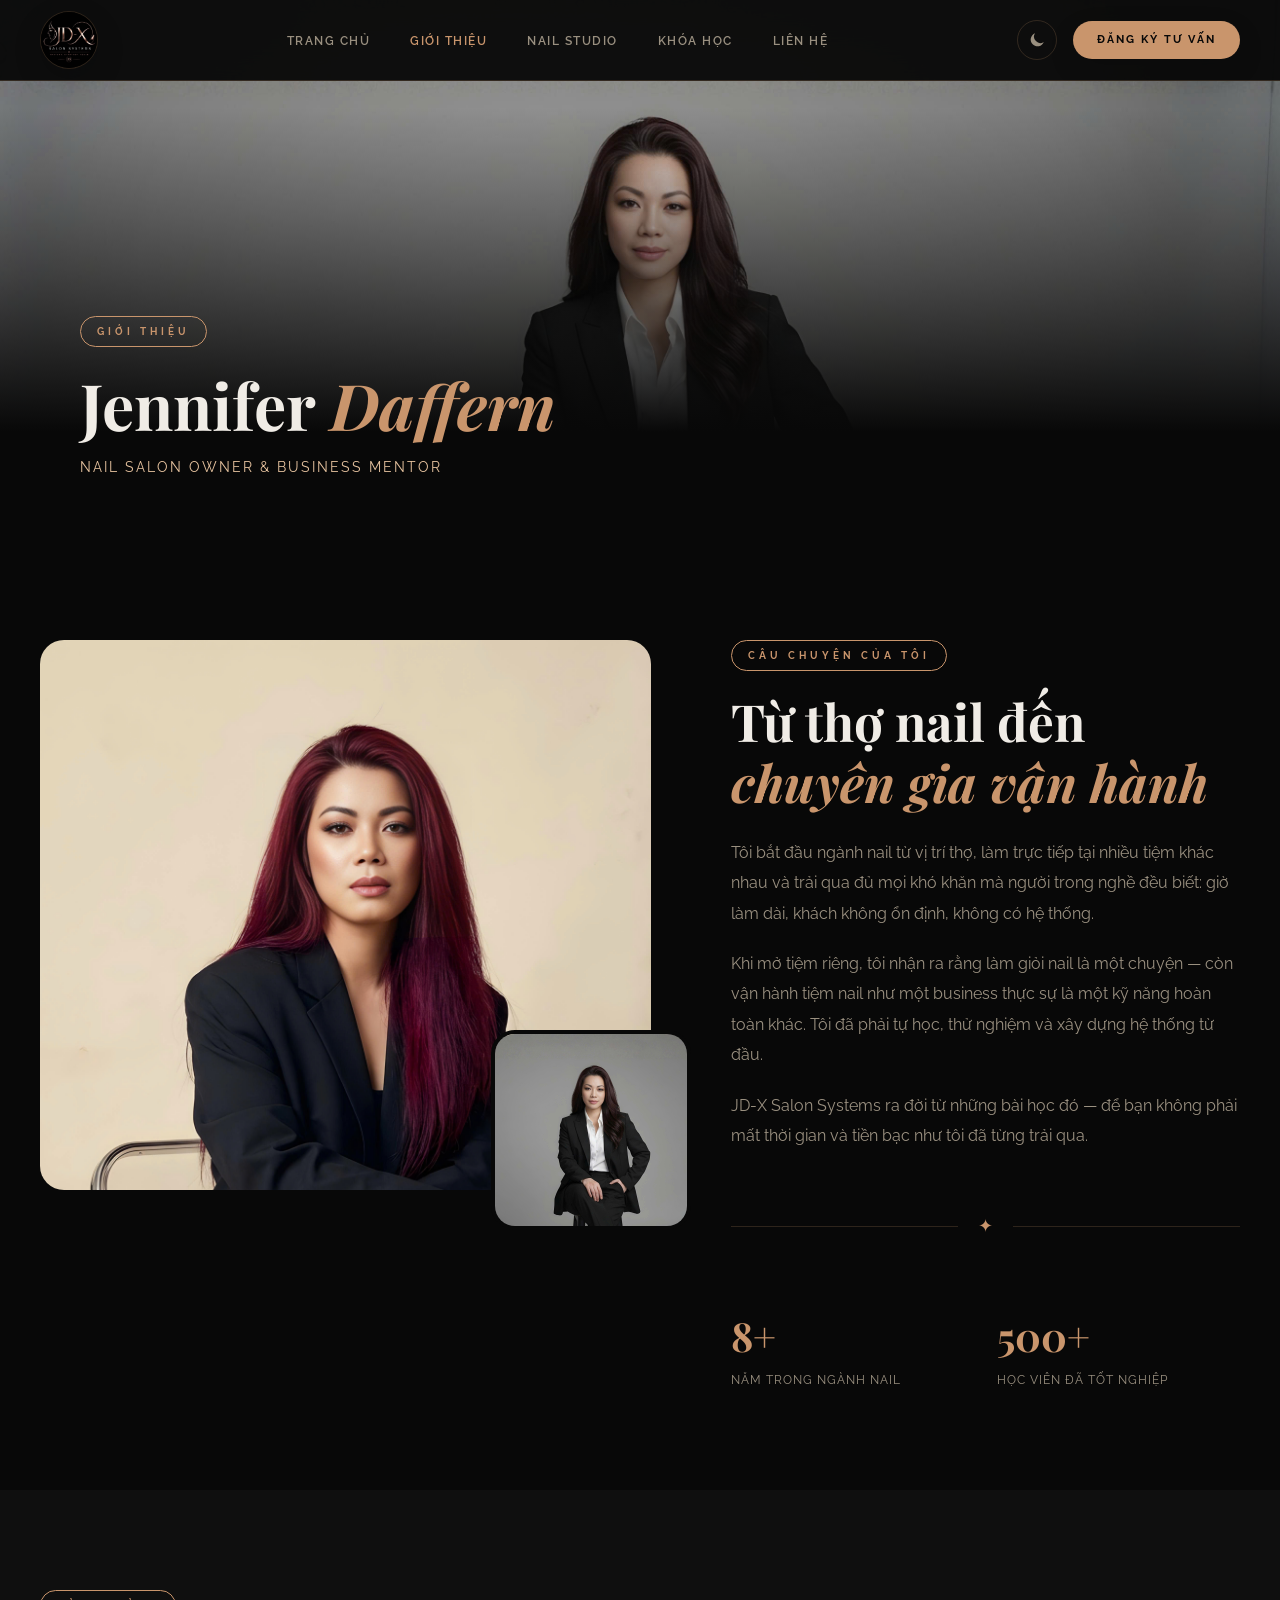
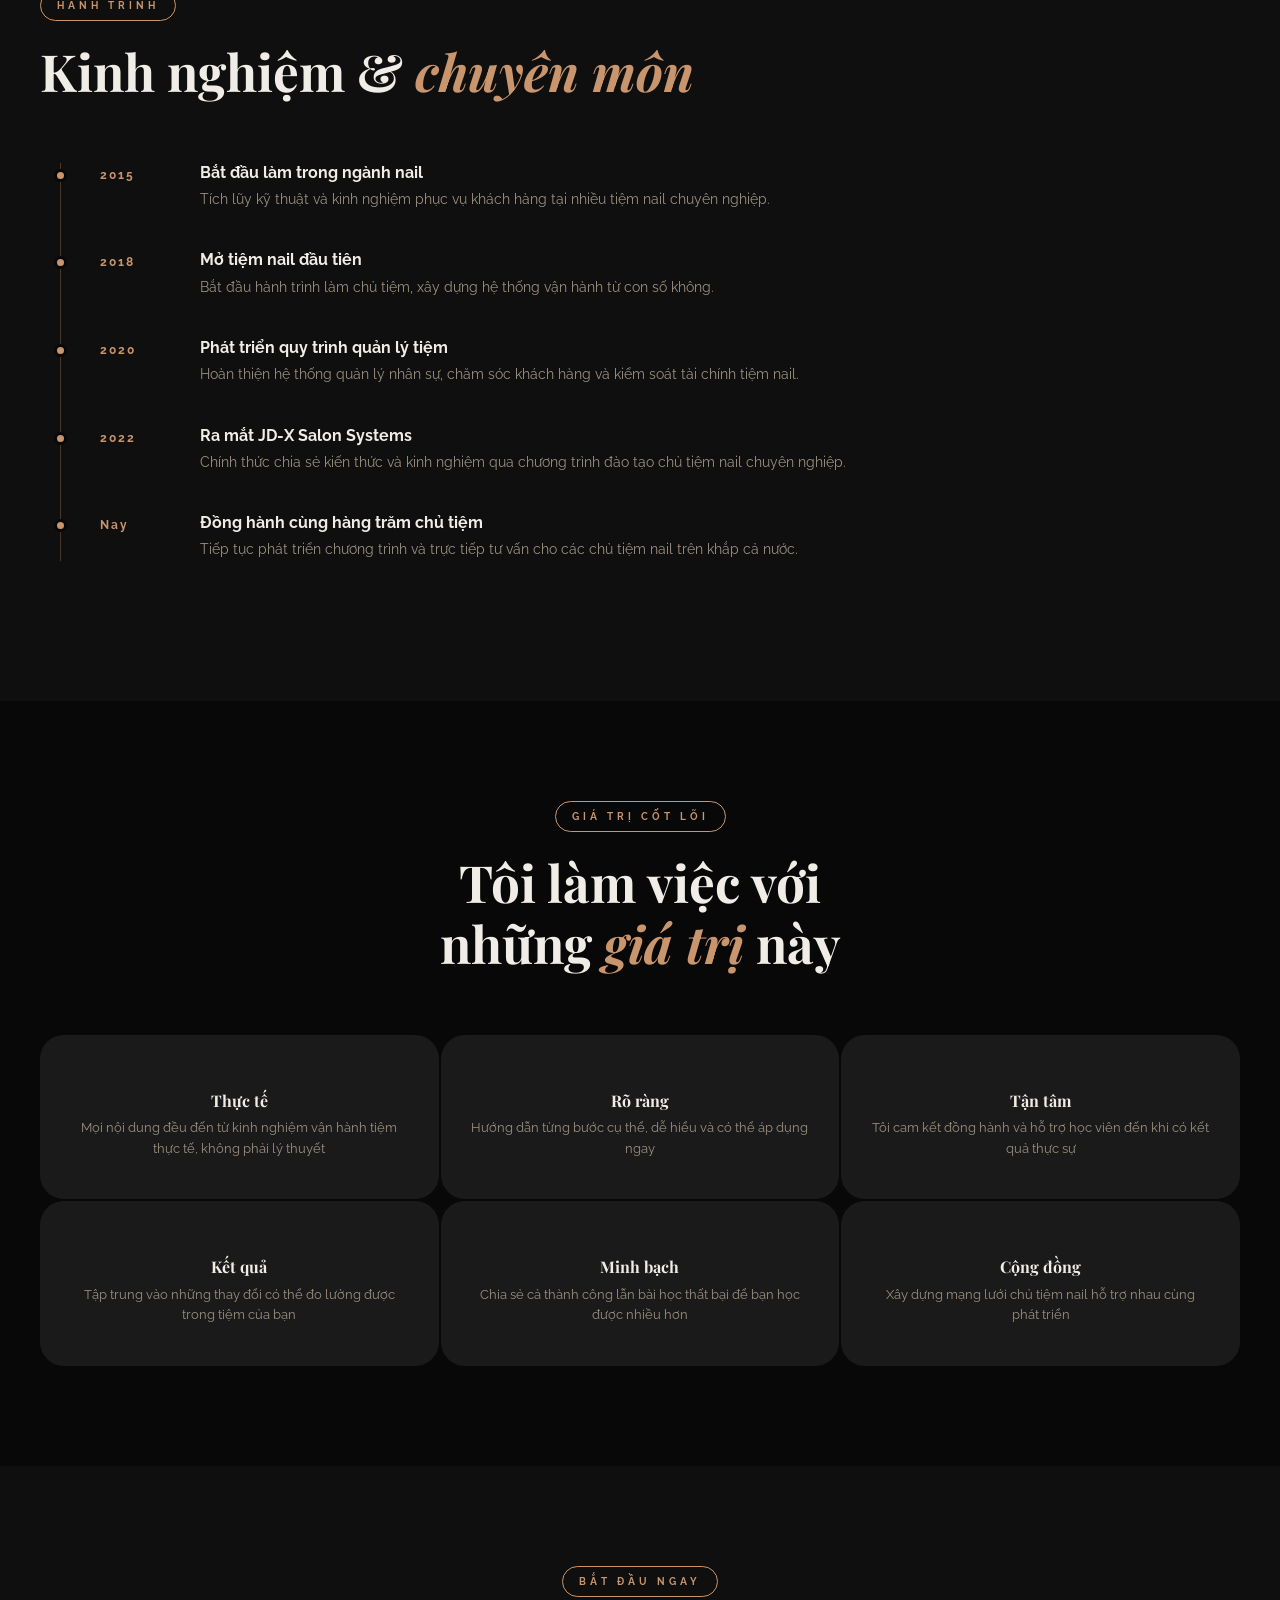
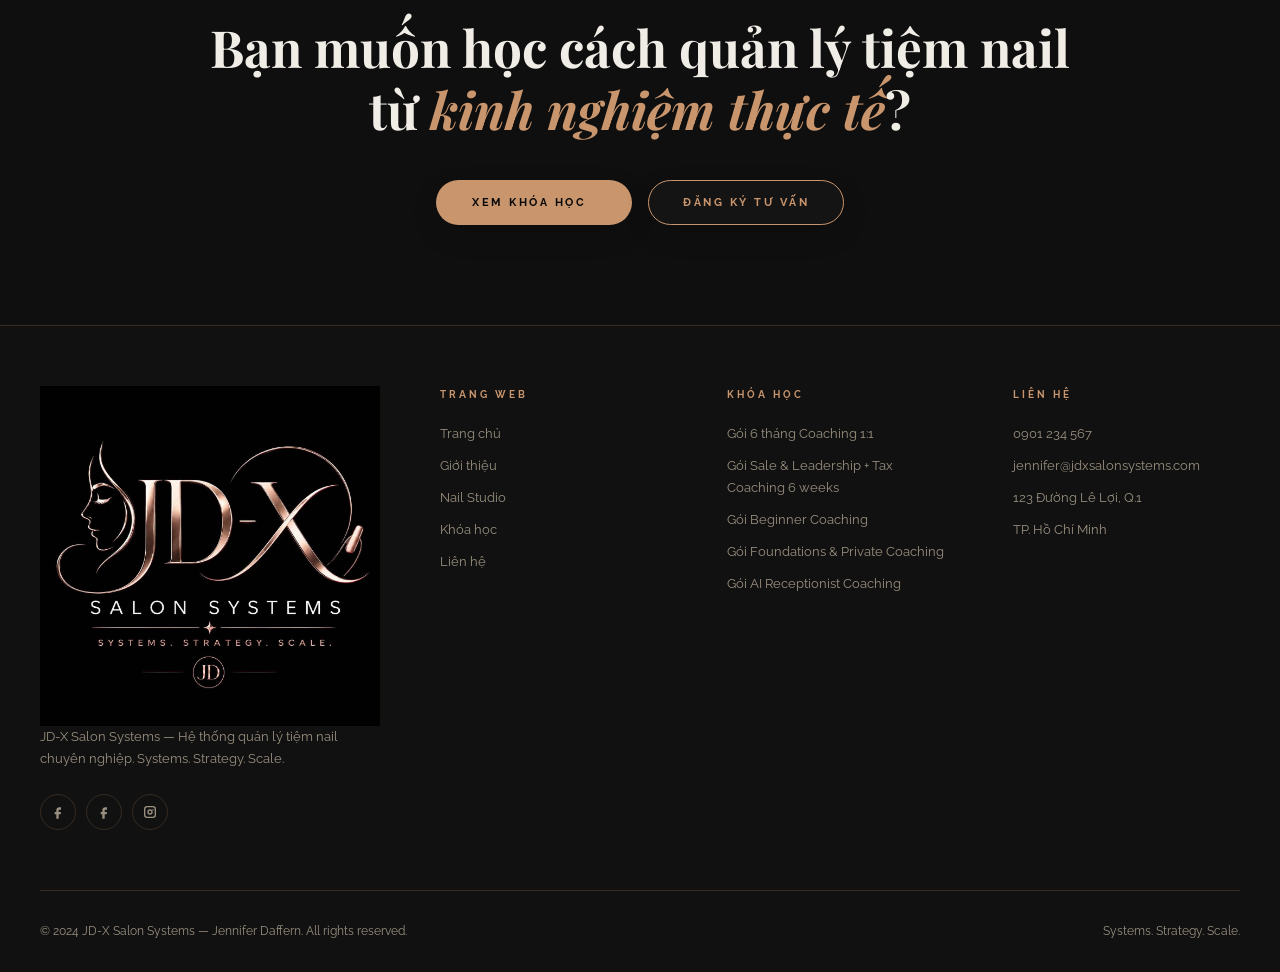
==== about.html @ f6fa57b0 "Demo website" ====
﻿<!DOCTYPE html>
<html lang="vi" data-theme="dark">
<head>
<meta charset="UTF-8">
<meta name="viewport" content="width=device-width, initial-scale=1.0">
<title>Giới thiệu — JD-X Salon Systems</title>
<script>
  (function() {
    var theme = null;
    try { theme = localStorage.getItem('theme'); } catch (e) {}
    if (theme === 'light' || theme === 'dark') {
      document.documentElement.setAttribute('data-theme', theme);
    }
  })();
</script>
<link href="https://fonts.googleapis.com/css2?family=Playfair+Display:ital,wght@0,400;0,600;0,700;0,900;1,400&family=Raleway:wght@300;400;500;600;700;800&display=swap" rel="stylesheet">
<link rel="stylesheet" href="css/style.css">
</head>
<body data-page="about">

<!-- NAVIGATION -->
<!-- Header -->
<nav id="navbar">
  <div class="nav-inner">
    <a class="nav-logo" href="index.html">
      <img src="assets/images/embedded-nail-2.jpg" alt="JD-X Salon Systems Logo">
    </a>
    <ul class="nav-links" id="navLinks">
      <li><a href="index.html" id="nav-home">Trang chủ</a></li>
      <li><a href="about.html" class="active" id="nav-about">Giới thiệu</a></li>
      <li><a href="studio.html" id="nav-studio">Nail Studio</a></li>
      <li><a href="courses.html" id="nav-courses">Khóa học</a></li>
      <li><a href="contact.html" id="nav-contact">Liên hệ</a></li>
    </ul>
    <div class="nav-right">
      <button class="theme-toggle" onclick="toggleTheme()" title="Chuyển giao diện" aria-label="Chuyển giao diện">
        <svg class="theme-icon theme-icon-moon" id="themeIcon" viewBox="0 0 24 24" aria-hidden="true">
          <path d="M21 14.6A8.4 8.4 0 0 1 9.4 3 9 9 0 1 0 21 14.6Z"></path>
        </svg>
        <svg class="theme-icon theme-icon-sun" viewBox="0 0 24 24" aria-hidden="true">
          <path d="M12 4.5a1 1 0 0 0 1-1V2a1 1 0 1 0-2 0v1.5a1 1 0 0 0 1 1Zm0 15a1 1 0 0 0-1 1V22a1 1 0 1 0 2 0v-1.5a1 1 0 0 0-1-1Zm7.5-6.5H22a1 1 0 1 0 0-2h-2.5a1 1 0 1 0 0 2ZM2 13h2.5a1 1 0 1 0 0-2H2a1 1 0 1 0 0 2Zm15.7-5.3 1.1-1.1a1 1 0 1 0-1.4-1.4l-1.1 1.1a1 1 0 1 0 1.4 1.4ZM6.3 16.3l-1.1 1.1a1 1 0 1 0 1.4 1.4l1.1-1.1a1 1 0 1 0-1.4-1.4Zm12.5 1.1-1.1-1.1a1 1 0 1 0-1.4 1.4l1.1 1.1a1 1 0 1 0 1.4-1.4ZM7.7 6.3 6.6 5.2a1 1 0 0 0-1.4 1.4l1.1 1.1a1 1 0 1 0 1.4-1.4ZM12 7a5 5 0 1 0 0 10 5 5 0 0 0 0-10Z"></path>
        </svg>
      </button>
      <a class="btn-nav" href="contact.html">Đăng ký tư vấn</a>
      <div class="hamburger" onclick="toggleMenu()" id="hamburger">
        <span></span><span></span><span></span>
      </div>
    </div>
  </div>
</nav>

<main class="page active" id="page-about">
<div class="page-hero">
    <div class="page-hero-bg" style="background-image:url('assets/images/embedded-nail-1.jpg');background-position:center top;"></div>
    <div class="page-hero-overlay"></div>
    <div class="page-hero-content">
      <span class="section-label">Giới thiệu</span>
      <h1 style="font-size:clamp(36px,5vw,72px);color:var(--text)">Jennifer <em style="color:var(--rose-gold)">Daffern</em></h1>
      <div style="font-size:14px;letter-spacing:2px;text-transform:uppercase;color:var(--rose-gold-light);margin-top:12px">Nail Salon Owner & Business Mentor</div>
    </div>
  </div>

  <section class="section">
    <div class="about-story">
      <div class="about-image-stack">
        <img class="img-main" src="assets/images/embedded-nail-3.jpg" alt="Jennifer Daffern">
        <img class="img-secondary" src="assets/images/embedded-nail-1.jpg" alt="Jennifer Daffern">
      </div>
      <div>
        <span class="section-label">Câu chuyện của tôi</span>
        <h2 class="section-title">Từ thợ nail đến<br><em>chuyên gia vận hành</em></h2>
        <p class="section-text">Tôi bắt đầu ngành nail từ vị trí thợ, làm trực tiếp tại nhiều tiệm khác nhau và trải qua đủ mọi khó khăn mà người trong nghề đều biết: giờ làm dài, khách không ổn định, không có hệ thống.</p>
        <p class="section-text">Khi mở tiệm riêng, tôi nhận ra rằng làm giỏi nail là một chuyện — còn vận hành tiệm nail như một business thực sự là một kỹ năng hoàn toàn khác. Tôi đã phải tự học, thử nghiệm và xây dựng hệ thống từ đầu.</p>
        <p class="section-text">JD-X Salon Systems ra đời từ những bài học đó — để bạn không phải mất thời gian và tiền bạc như tôi đã từng trải qua.</p>
        <div class="rose-divider"><span>✦</span></div>
        <div style="display:grid;grid-template-columns:1fr 1fr;gap:24px">
          <div>
            <div style="font-family:var(--font-heading);font-size:40px;font-weight:700;color:var(--rose-gold)">8+</div>
            <div style="font-size:12px;letter-spacing:1px;color:var(--text-muted);text-transform:uppercase">Năm trong ngành nail</div>
          </div>
          <div>
            <div style="font-family:var(--font-heading);font-size:40px;font-weight:700;color:var(--rose-gold)">500+</div>
            <div style="font-size:12px;letter-spacing:1px;color:var(--text-muted);text-transform:uppercase">Học viên đã tốt nghiệp</div>
          </div>
        </div>
      </div>
    </div>
  </section>

  <!-- TIMELINE -->
  <div class="section-full">
    <div class="inner">
      <span class="section-label">Hành trình</span>
      <h2 class="section-title" style="margin-bottom:0">Kinh nghiệm & <em>chuyên môn</em></h2>
      <div class="timeline">
        <div class="timeline-item">
          <div class="timeline-year">2015</div>
          <div class="timeline-text">
            <h4>Bắt đầu làm trong ngành nail</h4>
            <p>Tích lũy kỹ thuật và kinh nghiệm phục vụ khách hàng tại nhiều tiệm nail chuyên nghiệp.</p>
          </div>
        </div>
        <div class="timeline-item">
          <div class="timeline-year">2018</div>
          <div class="timeline-text">
            <h4>Mở tiệm nail đầu tiên</h4>
            <p>Bắt đầu hành trình làm chủ tiệm, xây dựng hệ thống vận hành từ con số không.</p>
          </div>
        </div>
        <div class="timeline-item">
          <div class="timeline-year">2020</div>
          <div class="timeline-text">
            <h4>Phát triển quy trình quản lý tiệm</h4>
            <p>Hoàn thiện hệ thống quản lý nhân sự, chăm sóc khách hàng và kiểm soát tài chính tiệm nail.</p>
          </div>
        </div>
        <div class="timeline-item">
          <div class="timeline-year">2022</div>
          <div class="timeline-text">
            <h4>Ra mắt JD-X Salon Systems</h4>
            <p>Chính thức chia sẻ kiến thức và kinh nghiệm qua chương trình đào tạo chủ tiệm nail chuyên nghiệp.</p>
          </div>
        </div>
        <div class="timeline-item">
          <div class="timeline-year">Nay</div>
          <div class="timeline-text">
            <h4>Đồng hành cùng hàng trăm chủ tiệm</h4>
            <p>Tiếp tục phát triển chương trình và trực tiếp tư vấn cho các chủ tiệm nail trên khắp cả nước.</p>
          </div>
        </div>
      </div>
    </div>
  </div>

  <!-- VALUES -->
  <section class="section">
    <div class="section-heading-centered">
      <span class="section-label">Giá trị cốt lõi</span>
      <h2 class="section-title">Tôi làm việc với<br>những <em>giá trị</em> này</h2>
    </div>
    <div class="values-grid" style="margin-top:60px">
      <div class="value-card"><i class="fas fa-seedling"></i><h4>Thực tế</h4><p>Mọi nội dung đều đến từ kinh nghiệm vận hành tiệm thực tế, không phải lý thuyết</p></div>
      <div class="value-card"><i class="fas fa-lightbulb"></i><h4>Rõ ràng</h4><p>Hướng dẫn từng bước cụ thể, dễ hiểu và có thể áp dụng ngay</p></div>
      <div class="value-card"><i class="fas fa-heart"></i><h4>Tận tâm</h4><p>Tôi cam kết đồng hành và hỗ trợ học viên đến khi có kết quả thực sự</p></div>
      <div class="value-card"><i class="fas fa-chart-bar"></i><h4>Kết quả</h4><p>Tập trung vào những thay đổi có thể đo lường được trong tiệm của bạn</p></div>
      <div class="value-card"><i class="fas fa-eye"></i><h4>Minh bạch</h4><p>Chia sẻ cả thành công lẫn bài học thất bại để bạn học được nhiều hơn</p></div>
      <div class="value-card"><i class="fas fa-users"></i><h4>Cộng đồng</h4><p>Xây dựng mạng lưới chủ tiệm nail hỗ trợ nhau cùng phát triển</p></div>
    </div>
  </section>

  <!-- CTA -->
  <div class="section-full" style="text-align:center">
    <div class="inner">
      <span class="section-label">Bắt đầu ngay</span>
      <h2 class="section-title">Bạn muốn học cách quản lý tiệm nail<br>từ <em>kinh nghiệm thực tế</em>?</h2>
      <div style="display:flex;gap:16px;justify-content:center;margin-top:40px;flex-wrap:wrap">
        <button class="btn-primary" onclick="showPage('courses')">Xem khóa học <i class="fas fa-arrow-right"></i></button>
        <button class="btn-outline" onclick="showPage('contact')">Đăng ký tư vấn</button>
      </div>
    </div>
  </div>
</main>

<!-- FOOTER -->
<!-- Footer -->
<footer>
  <div class="footer-inner">
    <div>
      <img src="assets/images/embedded-nail-2.jpg" alt="JD-X Salon Systems">
      <p class="footer-tagline">JD-X Salon Systems — Hệ thống quản lý tiệm nail chuyên nghiệp. Systems. Strategy. Scale.</p>
      <div class="footer-socials" aria-label="Liên kết mạng xã hội">
        <a class="footer-social" href="https://www.facebook.com/jeni.monkelien?mibextid=wwXIfr&mibextid=wwXIfr" target="_blank" rel="noopener noreferrer" aria-label="Facebook cá nhân">
          <svg viewBox="0 0 24 24" aria-hidden="true">
            <path d="M14 8.5h2.5V5H14c-2.8 0-4.5 1.7-4.5 4.4V12H7v3.5h2.5V22H13v-6.5h3l.5-3.5H13V9.8c0-.9.4-1.3 1-1.3Z"/>
          </svg>
        </a>
        <a class="footer-social" href="https://www.facebook.com/JDB10XNails" target="_blank" rel="noopener noreferrer" aria-label="Fanpage Facebook">
          <svg viewBox="0 0 24 24" aria-hidden="true">
            <path d="M14 8.5h2.5V5H14c-2.8 0-4.5 1.7-4.5 4.4V12H7v3.5h2.5V22H13v-6.5h3l.5-3.5H13V9.8c0-.9.4-1.3 1-1.3Z"/>
          </svg>
        </a>
        <a class="footer-social" href="https://www.instagram.com/jenniferdaffern?igsh=N3BhOGVqcm5zemxr" target="_blank" rel="noopener noreferrer" aria-label="Instagram">
          <svg viewBox="0 0 24 24" aria-hidden="true">
            <path fill-rule="evenodd" d="M7.8 3h8.4A4.8 4.8 0 0 1 21 7.8v8.4a4.8 4.8 0 0 1-4.8 4.8H7.8A4.8 4.8 0 0 1 3 16.2V7.8A4.8 4.8 0 0 1 7.8 3Zm0 2A2.8 2.8 0 0 0 5 7.8v8.4A2.8 2.8 0 0 0 7.8 19h8.4a2.8 2.8 0 0 0 2.8-2.8V7.8A2.8 2.8 0 0 0 16.2 5H7.8Zm8.7 2.6a1 1 0 1 1 0 2 1 1 0 0 1 0-2ZM12 8a4 4 0 1 1 0 8 4 4 0 0 1 0-8Zm0 2a2 2 0 1 0 0 4 2 2 0 0 0 0-4Z" clip-rule="evenodd"/>
          </svg>
        </a>
      </div>
    </div>
    <div class="footer-col">
      <h5>Trang web</h5>
      <ul>
        <li><a href="index.html">Trang chủ</a></li>
        <li><a href="about.html">Giới thiệu</a></li>
        <li><a href="studio.html">Nail Studio</a></li>
        <li><a href="courses.html">Khóa học</a></li>
        <li><a href="contact.html">Liên hệ</a></li>
      </ul>
    </div>
    <div class="footer-col">
      <h5>Khóa học</h5>
      <ul>
        <li>Gói 6 tháng Coaching 1:1 </li>
        <li>Gói Sale & Leadership + Tax Coaching 6 weeks</li>
        <li>Gói Beginner Coaching</li>
        <li>Gói Foundations & Private Coaching</li>
        <li>Gói AI Receptionist Coaching</li>
      </ul>
    </div>
    <div class="footer-col">
      <h5>Liên hệ</h5>
      <ul>
        <li>0901 234 567</li>
        <li>jennifer@jdxsalonsystems.com</li>
        <li>123 Đường Lê Lợi, Q.1</li>
        <li>TP. Hồ Chí Minh</li>
      </ul>
    </div>
  </div>
  <div class="footer-bottom">
    <span>© 2024 JD-X Salon Systems — Jennifer Daffern. All rights reserved.</span>
    <span>Systems. Strategy. Scale.</span>
  </div>
</footer>

<!-- SUCCESS MODAL -->
<!-- Success Modal -->
<div id="successModal" style="display:none;position:fixed;inset:0;background:rgba(0,0,0,0.8);z-index:9999;display:none;align-items:center;justify-content:center">
  <div style="background:var(--bg3);padding:60px;max-width:500px;width:90%;text-align:center;position:relative">
    <button onclick="document.getElementById('successModal').style.display='none'" style="position:absolute;top:20px;right:20px;background:none;border:none;color:var(--text-muted);font-size:20px;cursor:pointer">✕</button>
    <div style="color:var(--rose-gold);font-size:48px;margin-bottom:24px">✓</div>
    <h3 style="font-family:var(--font-heading);font-size:28px;margin-bottom:16px">Cảm ơn bạn!</h3>
    <p style="color:var(--text-muted);line-height:1.7;margin-bottom:32px">Tôi đã nhận được thông tin của bạn và sẽ liên hệ lại trong vòng 24 giờ để tư vấn chi tiết.</p>
    <div style="display:flex;gap:12px;justify-content:center;flex-wrap:wrap">
      <button class="btn-primary" onclick="showPage('courses');document.getElementById('successModal').style.display='none'">Xem khóa học</button>
      <button class="btn-outline" onclick="document.getElementById('successModal').style.display='none'">Đóng</button>
    </div>
  </div>
</div>

<script src="js/main.js"></script>
</body>
</html>
---- css/style.css ----
﻿/* =========================================
   CSS VARIABLES & THEME
========================================= */
:root {
  --rose-gold: #c9956c;
  --rose-gold-light: #e8c4a0;
  --rose-gold-dark: #a0704a;
  --gold: #d4af7a;
  --font-heading: 'Playfair Display', serif;
  --font-body: 'Raleway', sans-serif;
  --transition: all 0.4s cubic-bezier(0.25, 0.8, 0.25, 1);
  --radius-sm: 10px;
  --radius-md: 16px;
  --radius-lg: 24px;
  --radius-pill: 999px;
}

[data-theme="dark"] {
  --bg: #080808;
  --bg2: #111111;
  --bg3: #1a1a1a;
  --bg4: #222222;
  --text: #f0ece6;
  --text-muted: #9a9080;
  --border: rgba(201,149,108,0.2);
  --card-bg: rgba(255,255,255,0.03);
  --nav-bg: rgba(8,8,8,0.95);
  --hero-overlay: linear-gradient(135deg, rgba(8,8,8,0.92) 0%, rgba(8,8,8,0.6) 60%, rgba(8,8,8,0.3) 100%);
  --section-alt: #0f0f0f;
}

[data-theme="light"] {
  --bg: #faf7f4;
  --bg2: #f0ebe4;
  --bg3: #e8e0d6;
  --bg4: #ddd4c7;
  --text: #1a1410;
  --text-muted: #7a6b5a;
  --border: rgba(160,112,74,0.25);
  --card-bg: rgba(0,0,0,0.03);
  --nav-bg: rgba(250,247,244,0.95);
  --hero-overlay: linear-gradient(135deg, rgba(250,247,244,0.92) 0%, rgba(250,247,244,0.6) 60%, rgba(250,247,244,0.1) 100%);
  --section-alt: #f5f0ea;
}

/* =========================================
   RESET & BASE
========================================= */
*, *::before, *::after { margin: 0; padding: 0; box-sizing: border-box; }

html { scroll-behavior: smooth; }

body {
  font-family: var(--font-body);
  background: var(--bg);
  color: var(--text);
  line-height: 1.7;
  transition: background 0.4s, color 0.4s;
  overflow-x: hidden;
}

h1,h2,h3,h4 { font-family: var(--font-heading); line-height: 1.2; }

a { text-decoration: none; color: inherit; }

img { max-width: 100%; height: auto; display: block; }

/* =========================================
   SCROLLBAR
========================================= */
::-webkit-scrollbar { width: 4px; }
::-webkit-scrollbar-track { background: var(--bg); }
::-webkit-scrollbar-thumb { background: var(--rose-gold); border-radius: 2px; }

/* =========================================
   ORNAMENTAL ELEMENTS
========================================= */
.ornament {
  display: inline-flex;
  align-items: center;
  gap: 12px;
  font-family: var(--font-body);
  font-size: 11px;
  font-weight: 700;
  letter-spacing: 3px;
  text-transform: uppercase;
  color: var(--rose-gold);
}
.ornament::before, .ornament::after {
  content: '';
  display: block;
  width: 40px;
  height: 1px;
  background: var(--rose-gold);
}

.section-label {
  display: inline-block;
  font-size: 10px;
  font-weight: 700;
  letter-spacing: 4px;
  text-transform: uppercase;
  color: var(--rose-gold);
  padding: 6px 16px;
  border: 1px solid var(--rose-gold);
  margin-bottom: 20px;
}

/* =========================================
   NAVIGATION
========================================= */
nav {
  position: fixed;
  top: 0;
  left: 0;
  right: 0;
  z-index: 1000;
  background: var(--nav-bg);
  backdrop-filter: blur(20px);
  border-bottom: 1px solid var(--border);
  transition: var(--transition);
}

.nav-inner {
  max-width: 1300px;
  margin: 0 auto;
  padding: 0 40px;
  height: 80px;
  display: flex;
  align-items: center;
  justify-content: space-between;
}

.nav-logo {
  width: 58px;
  height: 58px;
  border-radius: 50%;
  border: 1px solid var(--border);
  display: inline-flex;
  align-items: center;
  justify-content: center;
  overflow: hidden;
  background: #050505;
  box-shadow: 0 10px 28px rgba(0,0,0,0.18);
}

.nav-logo img {
  width: 100%;
  height: 100%;
  object-fit: cover;
}

.nav-links {
  display: flex;
  align-items: center;
  gap: 8px;
  list-style: none;
}

.nav-links a {
  font-size: 12px;
  font-weight: 600;
  letter-spacing: 1.5px;
  text-transform: uppercase;
  color: var(--text-muted);
  padding: 8px 16px;
  border-radius: 2px;
  transition: var(--transition);
  cursor: pointer;
}

.nav-links a:hover, .nav-links a.active {
  color: var(--rose-gold);
}

.nav-right {
  display: flex;
  align-items: center;
  gap: 16px;
}

.btn-nav {
  font-size: 11px;
  font-weight: 700;
  letter-spacing: 2px;
  text-transform: uppercase;
  color: var(--bg);
  background: var(--rose-gold);
  padding: 10px 24px;
  border: none;
  cursor: pointer;
  transition: var(--transition);
}
.btn-nav:hover { background: var(--rose-gold-light); }

.theme-toggle {
  width: 40px;
  height: 40px;
  border: 1px solid var(--border);
  background: transparent;
  color: var(--text-muted);
  cursor: pointer;
  display: flex;
  align-items: center;
  justify-content: center;
  font-size: 16px;
  transition: var(--transition);
  border-radius: 2px;
}
.theme-toggle:hover { color: var(--rose-gold); border-color: var(--rose-gold); }

.theme-icon {
  width: 18px;
  height: 18px;
  fill: currentColor;
  display: block;
}

.theme-icon-sun { display: none; }

[data-theme="light"] .theme-icon-moon { display: none; }
[data-theme="light"] .theme-icon-sun { display: block; }

.hamburger {
  display: none;
  flex-direction: column;
  gap: 5px;
  cursor: pointer;
  padding: 5px;
}
.hamburger span {
  display: block;
  width: 24px;
  height: 2px;
  background: var(--text);
  transition: var(--transition);
}

/* =========================================
   PAGES
========================================= */
.page { display: none; }
.page.active { display: block; }

/* =========================================
   BUTTONS
========================================= */
.btn-primary {
  display: inline-flex;
  align-items: center;
  gap: 10px;
  font-family: var(--font-body);
  font-size: 11px;
  font-weight: 700;
  letter-spacing: 2.5px;
  text-transform: uppercase;
  color: var(--bg);
  background: var(--rose-gold);
  padding: 16px 36px;
  border: none;
  cursor: pointer;
  transition: var(--transition);
  text-decoration: none;
}
.btn-primary:hover {
  background: var(--rose-gold-light);
  transform: translateY(-2px);
  box-shadow: 0 8px 30px rgba(201,149,108,0.3);
}

.btn-primary:disabled {
  opacity: 0.65;
  cursor: not-allowed;
  transform: none;
}

.btn-outline {
  display: inline-flex;
  align-items: center;
  gap: 10px;
  font-family: var(--font-body);
  font-size: 11px;
  font-weight: 700;
  letter-spacing: 2.5px;
  text-transform: uppercase;
  color: var(--rose-gold);
  background: transparent;
  padding: 14px 34px;
  border: 1px solid var(--rose-gold);
  cursor: pointer;
  transition: var(--transition);
  text-decoration: none;
}
.btn-outline:hover {
  background: var(--rose-gold);
  color: var(--bg);
  transform: translateY(-2px);
}

/* =========================================
   HOME PAGE
========================================= */

/* HERO */
.hero {
  position: relative;
  min-height: 100vh;
  display: flex;
  align-items: center;
  overflow: hidden;
  padding-top: 80px;
}

.hero-bg {
  position: absolute;
  inset: 0;
  background-image: url(../assets/images/embedded-nail-1.jpg);
  background-size: cover;
  background-position: center top;
  background-attachment: fixed;
  transform: scale(1.05);
  transition: transform 8s ease;
}
.hero:hover .hero-bg { transform: scale(1); }

.hero-overlay {
  position: absolute;
  inset: 0;
  background: var(--hero-overlay);
}

/* Decorative corner elements */
.hero-overlay::before {
  content: '';
  position: absolute;
  top: 40px; left: 40px;
  width: 120px; height: 120px;
  border-top: 1px solid rgba(201,149,108,0.4);
  border-left: 1px solid rgba(201,149,108,0.4);
}
.hero-overlay::after {
  content: '';
  position: absolute;
  bottom: 40px; right: 40px;
  width: 120px; height: 120px;
  border-bottom: 1px solid rgba(201,149,108,0.4);
  border-right: 1px solid rgba(201,149,108,0.4);
}

.hero-content {
  position: relative;
  z-index: 2;
  max-width: 1300px;
  margin: 0 auto;
  padding: 80px 40px;
  max-width: 700px;
  margin-left: 80px;
}

.hero-eyebrow {
  display: inline-block;
  font-size: 10px;
  font-weight: 700;
  letter-spacing: 5px;
  text-transform: uppercase;
  color: var(--rose-gold);
  margin-bottom: 24px;
}

.hero h1 {
  font-size: clamp(48px, 7vw, 90px);
  font-weight: 900;
  line-height: 1.0;
  margin-bottom: 16px;
  color: var(--text);
}

.hero h1 em {
  font-style: italic;
  color: var(--rose-gold);
}

.hero-subtitle {
  font-size: 14px;
  font-weight: 500;
  letter-spacing: 2px;
  text-transform: uppercase;
  color: var(--rose-gold-light);
  margin-bottom: 28px;
}

.hero-desc {
  font-size: 17px;
  font-weight: 400;
  color: var(--text);
  opacity: 0.85;
  max-width: 520px;
  margin-bottom: 44px;
  line-height: 1.8;
}

.hero-btns {
  display: flex;
  gap: 16px;
  flex-wrap: wrap;
}

.hero-stats {
  position: absolute;
  bottom: 60px;
  right: 80px;
  z-index: 2;
  display: flex;
  flex-direction: column;
  gap: 24px;
}

.stat-item {
  text-align: right;
}
.stat-number {
  font-family: var(--font-heading);
  font-size: 42px;
  font-weight: 700;
  color: var(--rose-gold);
  line-height: 1;
}
.stat-label {
  font-size: 10px;
  letter-spacing: 2px;
  text-transform: uppercase;
  color: var(--text-muted);
  margin-top: 4px;
}

.hero-scroll {
  position: absolute;
  bottom: 40px;
  left: 50%;
  transform: translateX(-50%);
  z-index: 2;
  display: flex;
  flex-direction: column;
  align-items: center;
  gap: 8px;
  color: var(--text-muted);
  font-size: 10px;
  letter-spacing: 2px;
  text-transform: uppercase;
  animation: bounce 2s infinite;
}
.hero-scroll i { font-size: 18px; color: var(--rose-gold); }

@keyframes bounce {
  0%, 100% { transform: translateX(-50%) translateY(0); }
  50% { transform: translateX(-50%) translateY(8px); }
}

/* INTRO SECTION */
.section {
  padding: 100px 40px;
  max-width: 1300px;
  margin: 0 auto;
}

.section-full {
  padding: 100px 40px;
  background: var(--section-alt);
}
.section-full .inner {
  max-width: 1300px;
  margin: 0 auto;
}

.intro-grid {
  display: grid;
  grid-template-columns: 1fr 1fr;
  gap: 80px;
  align-items: center;
}

.intro-image-wrap {
  position: relative;
}

.intro-image-wrap img {
  width: 100%;
  height: 600px;
  object-fit: cover;
  object-position: top;
}

.intro-image-wrap::before {
  content: '';
  position: absolute;
  top: -20px;
  left: -20px;
  right: 20px;
  bottom: 20px;
  border: 1px solid var(--rose-gold);
  opacity: 0.4;
  z-index: -1;
}

.intro-image-wrap::after {
  content: 'SYSTEMS. STRATEGY. SCALE.';
  position: absolute;
  bottom: -16px;
  right: -16px;
  background: var(--rose-gold);
  color: var(--bg);
  font-size: 9px;
  font-weight: 700;
  letter-spacing: 2px;
  padding: 10px 20px;
}

.section-title {
  font-size: clamp(32px, 4vw, 52px);
  font-weight: 700;
  margin-bottom: 24px;
  color: var(--text);
}

.section-title em {
  font-style: italic;
  color: var(--rose-gold);
}

.section-text {
  font-size: 16px;
  color: var(--text-muted);
  line-height: 1.9;
  margin-bottom: 20px;
}

/* SALON SECTION */
.salon-grid {
  display: grid;
  grid-template-columns: 1fr 1fr;
  gap: 60px;
  align-items: center;
}

.services-list {
  display: grid;
  grid-template-columns: 1fr 1fr;
  gap: 16px;
  margin-top: 32px;
}

.service-item {
  display: flex;
  align-items: center;
  gap: 12px;
  padding: 16px;
  border: 1px solid var(--border);
  background: var(--card-bg);
  font-size: 13px;
  font-weight: 600;
  letter-spacing: 0.5px;
  transition: var(--transition);
}
.service-item:hover {
  border-color: var(--rose-gold);
  color: var(--rose-gold);
}
.service-item i { color: var(--rose-gold); font-size: 16px; }

/* COURSE FEATURE */
.course-feature {
  display: grid;
  grid-template-columns: 1fr 1fr;
  gap: 60px;
  align-items: center;
}

.course-feature-image img {
  width: 100%;
  height: 500px;
  object-fit: cover;
}

.why-list {
  display: grid;
  grid-template-columns: 1fr 1fr;
  gap: 20px;
  margin-top: 32px;
}

.why-item {
  padding: 24px;
  border: 1px solid var(--border);
  background: var(--card-bg);
  transition: var(--transition);
}
.why-item:hover {
  border-color: var(--rose-gold);
  transform: translateY(-4px);
}
.why-item i {
  color: var(--rose-gold);
  font-size: 24px;
  margin-bottom: 12px;
  display: block;
}
.why-item h4 {
  font-size: 14px;
  font-weight: 700;
  letter-spacing: 0.5px;
  margin-bottom: 8px;
  font-family: var(--font-body);
}
.why-kicker {
  display: inline-block;
  margin-bottom: 12px;
  color: var(--rose-gold);
  font-size: 10px;
  font-weight: 800;
  letter-spacing: 1.8px;
  line-height: 1.4;
  text-transform: uppercase;
}
.why-item p {
  font-size: 13px;
  color: var(--text-muted);
  line-height: 1.6;
}

/* WHO FOR SECTION */
.who-section {
  background: var(--bg);
  padding: 100px 40px;
}

.who-grid {
  display: grid;
  grid-template-columns: repeat(3, 1fr);
  gap: 2px;
  margin-top: 60px;
}

.who-card {
  background: var(--bg3);
  padding: 48px 36px;
  position: relative;
  overflow: hidden;
  transition: var(--transition);
}
.who-card::before {
  content: attr(data-num);
  position: absolute;
  top: 20px;
  right: 24px;
  font-family: var(--font-heading);
  font-size: 64px;
  font-weight: 900;
  color: var(--rose-gold);
  opacity: 0.08;
  line-height: 1;
}
.who-card:hover {
  background: var(--bg4);
  transform: translateY(-4px);
}
.who-card:hover::after {
  content: '';
  position: absolute;
  bottom: 0;
  left: 0;
  right: 0;
  height: 3px;
  background: var(--rose-gold);
}

.who-card h3 {
  font-family: var(--font-heading);
  font-size: 22px;
  margin-bottom: 16px;
  color: var(--text);
}
.who-card p {
  font-size: 14px;
  color: var(--text-muted);
  line-height: 1.7;
}

/* HOME FORM */
.home-form {
  background: var(--bg3);
  padding: 80px 60px;
  margin-top: 80px;
}

.form-grid {
  display: grid;
  grid-template-columns: 1fr 1fr;
  gap: 20px;
}

.form-group {
  display: flex;
  flex-direction: column;
  gap: 8px;
}

.form-group.full { grid-column: 1 / -1; }

.form-group label {
  font-size: 10px;
  font-weight: 700;
  letter-spacing: 2px;
  text-transform: uppercase;
  color: var(--rose-gold);
}

.form-group input,
.form-group select,
.form-group textarea {
  background: var(--bg4);
  border: 1px solid var(--border);
  color: var(--text);
  padding: 14px 18px;
  font-family: var(--font-body);
  font-size: 14px;
  outline: none;
  transition: var(--transition);
  border-radius: 0;
  -webkit-appearance: none;
}
.form-group input:focus,
.form-group select:focus,
.form-group textarea:focus {
  border-color: var(--rose-gold);
}
.form-group select option { background: var(--bg3); }
.form-group textarea { resize: vertical; min-height: 120px; }

.honeypot-field {
  position: absolute;
  left: -9999px;
  width: 1px;
  height: 1px;
  overflow: hidden;
}

.form-status {
  margin-top: 18px;
  min-height: 22px;
  color: var(--text-muted);
  font-size: 13px;
  line-height: 1.6;
  text-align: center;
}

.form-status.success { color: var(--rose-gold-light); }
.form-status.error { color: #ff8d8d; }

/* =========================================
   ABOUT PAGE
========================================= */
.page-hero {
  position: relative;
  height: 60vh;
  min-height: 400px;
  display: flex;
  align-items: flex-end;
  overflow: hidden;
  padding-top: 80px;
}

.page-hero-bg {
  position: absolute;
  inset: 0;
  background-size: cover;
  background-position: center top;
}

.page-hero-overlay {
  position: absolute;
  inset: 0;
  background: linear-gradient(to top, var(--bg) 20%, transparent 80%);
}

.page-hero-content {
  position: relative;
  z-index: 2;
  padding: 60px 80px;
}

.about-story {
  display: grid;
  grid-template-columns: 1.2fr 1fr;
  gap: 80px;
  align-items: start;
}

.about-image-stack {
  position: relative;
}

.about-image-stack .img-main {
  width: 100%;
  height: 550px;
  object-fit: cover;
  object-position: top;
}

.about-image-stack .img-secondary {
  position: absolute;
  bottom: -40px;
  right: -40px;
  width: 200px;
  height: 200px;
  object-fit: cover;
  object-position: top;
  border: 4px solid var(--bg);
}

.values-grid {
  display: grid;
  grid-template-columns: repeat(3, 1fr);
  gap: 2px;
  margin-top: 60px;
}

.value-card {
  background: var(--bg3);
  padding: 40px 30px;
  text-align: center;
  transition: var(--transition);
}
.value-card:hover { background: var(--bg4); }
.value-card i {
  font-size: 28px;
  color: var(--rose-gold);
  margin-bottom: 16px;
  display: block;
}
.value-card h4 {
  font-size: 16px;
  font-weight: 700;
  margin-bottom: 8px;
  font-family: var(--font-heading);
}
.value-card p {
  font-size: 13px;
  color: var(--text-muted);
  line-height: 1.6;
}

.timeline {
  position: relative;
  margin-top: 60px;
}
.timeline::before {
  content: '';
  position: absolute;
  left: 20px;
  top: 0;
  bottom: 0;
  width: 1px;
  background: var(--rose-gold);
  opacity: 0.3;
}
.timeline-item {
  display: flex;
  gap: 40px;
  padding-left: 60px;
  position: relative;
  margin-bottom: 40px;
}
.timeline-item::before {
  content: '';
  position: absolute;
  left: 14px;
  top: 6px;
  width: 13px;
  height: 13px;
  border-radius: 50%;
  background: var(--rose-gold);
  border: 3px solid var(--bg);
}
.timeline-year {
  font-size: 12px;
  font-weight: 700;
  letter-spacing: 2px;
  color: var(--rose-gold);
  min-width: 60px;
  margin-top: 2px;
}
.timeline-text h4 {
  font-family: var(--font-body);
  font-size: 16px;
  font-weight: 700;
  margin-bottom: 6px;
}
.timeline-text p {
  font-size: 14px;
  color: var(--text-muted);
  line-height: 1.6;
}

/* =========================================
   NAIL STUDIO PAGE
========================================= */
.studio-hero-bg {
  background-image: url('https://images.unsplash.com/photo-1604654894610-df63bc536371?w=1600&q=80');
}

.studio-gallery {
  display: grid;
  grid-template-columns: repeat(4, 1fr);
  gap: 4px;
}

.gallery-item {
  position: relative;
  overflow: hidden;
  aspect-ratio: 3/4;
}
.gallery-item img {
  width: 100%;
  height: 100%;
  object-fit: cover;
  transition: transform 0.6s ease;
}
.gallery-item:hover img { transform: scale(1.08); }

.gallery-item.tall { grid-row: span 2; }

.gallery-overlay {
  position: absolute;
  inset: 0;
  background: linear-gradient(to top, rgba(0,0,0,0.7) 0%, transparent 60%);
  opacity: 0;
  transition: var(--transition);
  display: flex;
  align-items: flex-end;
  padding: 20px;
}
.gallery-item:hover .gallery-overlay { opacity: 1; }
.gallery-overlay span {
  font-size: 12px;
  font-weight: 600;
  letter-spacing: 1px;
  color: white;
  text-transform: uppercase;
}

/* =========================================
   COURSES PAGE
========================================= */
.courses-hero-bg {
  background-image: url('https://images.unsplash.com/photo-1522335789203-aabd1fc54bc9?w=1600&q=80');
}

.modules-grid {
  display: grid;
  grid-template-columns: repeat(4, 1fr);
  gap: 2px;
  margin-top: 60px;
}

.module-card {
  background: var(--bg3);
  padding: 36px 28px;
  position: relative;
  overflow: hidden;
  transition: var(--transition);
  cursor: default;
}
.module-card::before {
  content: attr(data-num);
  position: absolute;
  top: -10px;
  right: 10px;
  font-family: var(--font-heading);
  font-size: 80px;
  font-weight: 900;
  color: var(--rose-gold);
  opacity: 0.06;
  line-height: 1;
}
.module-card:hover {
  background: var(--bg4);
  transform: translateY(-4px);
}
.module-card:hover .module-bar { width: 100%; }

.module-bar {
  position: absolute;
  bottom: 0;
  left: 0;
  height: 3px;
  width: 0;
  background: var(--rose-gold);
  transition: width 0.4s ease;
}

.module-card .module-num {
  font-size: 11px;
  font-weight: 700;
  letter-spacing: 3px;
  color: var(--rose-gold);
  margin-bottom: 16px;
  display: block;
}
.module-card h3 {
  font-family: var(--font-body);
  font-size: 15px;
  font-weight: 700;
  margin-bottom: 12px;
  line-height: 1.3;
}
.module-card ul {
  list-style: none;
  display: flex;
  flex-direction: column;
  gap: 6px;
}
.module-card ul li {
  font-size: 12px;
  color: var(--text-muted);
  display: flex;
  align-items: flex-start;
  gap: 8px;
  line-height: 1.4;
}
.module-card ul li::before {
  content: '—';
  color: var(--rose-gold);
  opacity: 0.6;
  flex-shrink: 0;
  margin-top: 0;
}

/* PACKAGES */
.packages-grid {
  display: grid;
  grid-template-columns: repeat(3, 1fr);
  gap: 2px;
  margin-top: 60px;
}

.package-card {
  background: var(--bg3);
  padding: 52px 40px;
  position: relative;
  transition: var(--transition);
}

.package-card.featured {
  background: var(--rose-gold);
  transform: scale(1.03);
  z-index: 1;
}
.package-card.featured * { color: var(--bg) !important; }

.package-badge {
  position: absolute;
  top: -1px;
  left: 50%;
  transform: translateX(-50%);
  background: var(--gold);
  color: var(--bg) !important;
  font-size: 9px;
  font-weight: 700;
  letter-spacing: 2px;
  text-transform: uppercase;
  padding: 6px 20px;
}

.package-tier {
  font-size: 10px;
  font-weight: 700;
  letter-spacing: 4px;
  text-transform: uppercase;
  color: var(--rose-gold);
  margin-bottom: 12px;
}
.package-card.featured .package-tier { color: rgba(0,0,0,0.6) !important; }

.package-name {
  font-family: var(--font-heading);
  font-size: 32px;
  font-weight: 700;
  margin-bottom: 8px;
}

.package-desc {
  font-size: 13px;
  color: var(--text-muted);
  margin-bottom: 36px;
  line-height: 1.6;
}

.package-features {
  list-style: none;
  display: flex;
  flex-direction: column;
  gap: 14px;
  margin-bottom: 40px;
}
.package-features li {
  font-size: 13px;
  display: flex;
  align-items: center;
  gap: 10px;
}
.package-features li i { color: var(--rose-gold); font-size: 14px; }
.package-card.featured .package-features li i { color: var(--bg) !important; }

.package-price {
  font-family: var(--font-heading);
  font-size: 16px;
  font-weight: 400;
  color: var(--text-muted);
  margin-bottom: 24px;
  padding-top: 24px;
  border-top: 1px solid var(--border);
}
.package-card.featured .package-price { border-color: rgba(0,0,0,0.2) !important; }

/* FAQ */
.faq-list {
  display: flex;
  flex-direction: column;
  gap: 2px;
  margin-top: 60px;
}

.faq-item {
  background: var(--bg3);
  border: 1px solid var(--border);
}

.faq-question {
  padding: 24px 28px;
  display: flex;
  justify-content: space-between;
  align-items: center;
  cursor: pointer;
  font-size: 15px;
  font-weight: 600;
  transition: var(--transition);
}
.faq-question:hover { color: var(--rose-gold); }
.faq-question i { color: var(--rose-gold); transition: transform 0.3s; font-size: 12px; }
.faq-item.open .faq-question i { transform: rotate(180deg); }

.faq-answer {
  max-height: 0;
  overflow: hidden;
  transition: max-height 0.4s ease;
}
.faq-item.open .faq-answer { max-height: 300px; }

.faq-answer-inner {
  padding: 0 28px 24px;
  font-size: 14px;
  color: var(--text-muted);
  line-height: 1.8;
}

/* =========================================
   CONTACT PAGE
========================================= */
.contact-layout {
  display: grid;
  grid-template-columns: 1fr 1.5fr;
  gap: 0;
  min-height: 80vh;
}

.contact-info-panel {
  background: var(--rose-gold);
  padding: 80px 60px;
  color: var(--bg);
  min-width: 0;
}
.contact-info-panel h2 {
  font-size: 42px;
  line-height: 1.15;
  margin-bottom: 32px;
  color: var(--bg);
}
.contact-info-panel p {
  font-size: 15px;
  line-height: 1.8;
  opacity: 0.85;
  margin-bottom: 48px;
}

.contact-links {
  display: flex;
  flex-direction: column;
  gap: 20px;
}
.contact-link-item {
  display: flex;
  align-items: center;
  gap: 16px;
  font-size: 14px;
  font-weight: 500;
  color: var(--bg);
}
.contact-link-item i { font-size: 18px; width: 20px; }

.contact-socials {
  display: flex;
  gap: 12px;
  margin-top: 48px;
}
.social-btn {
  width: 44px;
  height: 44px;
  border: 1px solid rgba(0,0,0,0.2);
  display: flex;
  align-items: center;
  justify-content: center;
  color: var(--bg);
  font-size: 16px;
  cursor: pointer;
  transition: var(--transition);
}
.social-btn svg {
  width: 18px;
  height: 18px;
  fill: currentColor;
}
.social-btn:hover { background: rgba(0,0,0,0.1); }

.contact-form-panel {
  background: var(--bg2);
  padding: 80px 60px;
  min-width: 0;
}

.contact-form-panel h3 {
  font-family: var(--font-heading);
  font-size: 32px;
  margin-bottom: 40px;
}

/* =========================================
   FOOTER
========================================= */
footer {
  background: var(--bg2);
  border-top: 1px solid var(--border);
  padding: 60px 40px 30px;
}

.footer-inner {
  max-width: 1300px;
  margin: 0 auto;
  display: grid;
  grid-template-columns: 1.5fr 1fr 1fr 1fr;
  gap: 60px;
  padding-bottom: 60px;
  border-bottom: 1px solid var(--border);
}

.footer-logo img { height: 50px; margin-bottom: 20px; }

.footer-tagline {
  font-size: 13px;
  color: var(--text-muted);
  line-height: 1.7;
  margin-bottom: 24px;
}

.footer-socials {
  display: flex;
  gap: 10px;
}

.footer-social {
  width: 36px;
  height: 36px;
  border: 1px solid var(--border);
  display: flex;
  align-items: center;
  justify-content: center;
  color: var(--text-muted);
  cursor: pointer;
  transition: var(--transition);
}

.footer-social svg {
  width: 16px;
  height: 16px;
  fill: currentColor;
}

.footer-social:hover {
  border-color: var(--rose-gold);
  color: var(--rose-gold);
}

.footer-col h5 {
  font-family: var(--font-body);
  font-size: 10px;
  font-weight: 700;
  letter-spacing: 3px;
  text-transform: uppercase;
  color: var(--rose-gold);
  margin-bottom: 20px;
}
.footer-col ul { list-style: none; display: flex; flex-direction: column; gap: 10px; }
.footer-col ul li {
  font-size: 13px;
  color: var(--text-muted);
  cursor: pointer;
  transition: var(--transition);
}
.footer-col ul li:hover { color: var(--text); }

.footer-bottom {
  max-width: 1300px;
  margin: 30px auto 0;
  display: flex;
  justify-content: space-between;
  align-items: center;
  font-size: 12px;
  color: var(--text-muted);
}

/* =========================================
   ANIMATIONS
========================================= */
@keyframes fadeInUp {
  from { opacity: 0; transform: translateY(30px); }
  to { opacity: 1; transform: translateY(0); }
}

.animate-in {
  animation: fadeInUp 0.7s ease both;
}
.animate-in:nth-child(2) { animation-delay: 0.1s; }
.animate-in:nth-child(3) { animation-delay: 0.2s; }
.animate-in:nth-child(4) { animation-delay: 0.3s; }
.animate-in:nth-child(5) { animation-delay: 0.4s; }

/* Divider */
.rose-divider {
  display: flex;
  align-items: center;
  gap: 20px;
  margin: 60px 0;
}
.rose-divider::before, .rose-divider::after {
  content: '';
  flex: 1;
  height: 1px;
  background: var(--border);
}
.rose-divider span {
  color: var(--rose-gold);
  font-size: 18px;
}

/* Section heading centered */
.text-center { text-align: center; }

.section-heading-centered {
  text-align: center;
  max-width: 700px;
  margin: 0 auto 20px;
}

/* Mobile nav */
@media (max-width: 1024px) {
  .nav-links { display: none; }
  .hamburger { display: flex; }

  .hero-content { margin-left: 20px; max-width: 90%; }
  .hero-stats { right: 20px; bottom: 100px; }
  .hero h1 { font-size: 48px; }

  .intro-grid, .salon-grid, .course-feature { grid-template-columns: 1fr; gap: 40px; }
  .who-grid { grid-template-columns: 1fr; }
  .modules-grid { grid-template-columns: 1fr 1fr; }
  .packages-grid { grid-template-columns: 1fr; }
  .footer-inner { grid-template-columns: 1fr 1fr; }
  .contact-layout { grid-template-columns: 1fr; }
  .contact-info-panel, .contact-form-panel { width: 100%; padding: 50px 24px; }
  .contact-link-item { overflow-wrap: anywhere; }
  .form-grid { grid-template-columns: 1fr; }
  .values-grid { grid-template-columns: 1fr; }
  .package-card.featured { transform: none; }
  .studio-gallery { grid-template-columns: 1fr 1fr; }
  .about-image-stack .img-secondary { display: none; }
  .page-hero-content { padding: 40px 20px; }
  .section { padding: 60px 20px; }
  .section-full { padding: 60px 20px; }
  .hero-overlay::before, .hero-overlay::after { display: none; }
}

@media (max-width: 600px) {
  .hero h1 { font-size: 36px; }
  .hero-btns { flex-direction: column; }
  .hero-stats { display: none; }
  .modules-grid { grid-template-columns: 1fr; }
  .why-list { grid-template-columns: 1fr; }
  .services-list { grid-template-columns: 1fr; }
  .footer-inner { grid-template-columns: 1fr; }
  .studio-gallery { grid-template-columns: 1fr; }
  .who-grid { grid-template-columns: 1fr; }
  .home-form { padding: 40px 20px; }
  .nav-inner { padding: 0 20px; }
  .nav-logo { width: 46px; height: 46px; }
  .btn-nav { display: none; }
}

/* Mobile nav menu open */
.nav-links.open {
  display: flex;
  flex-direction: column;
  position: absolute;
  top: 80px;
  left: 0; right: 0;
  background: var(--nav-bg);
  backdrop-filter: blur(20px);
  border-bottom: 1px solid var(--border);
  padding: 20px;
  gap: 4px;
}
.nav-links.open a { padding: 12px 20px; display: block; }

/* =========================================
   COURSES LANDING PAGE
========================================= */
.courses-hero-section {
  position: relative;
  min-height: 82vh;
  display: flex;
  align-items: center;
  overflow: hidden;
}

.courses-hero-section .courses-hero-bg {
  position: absolute;
  inset: 0;
  background-image: url('../assets/images/embedded-nail-4.jpg');
  background-size: cover;
  background-position: center;
  opacity: 0.22;
}

.courses-hero-overlay {
  position: absolute;
  inset: 0;
  background: var(--hero-overlay);
}

.courses-hero-inner {
  position: relative;
  z-index: 1;
  max-width: 980px;
  padding: 140px 8vw 90px;
}

.courses-hero-inner h1 {
  font-size: clamp(44px, 7vw, 92px);
  max-width: 900px;
  color: var(--text);
  margin: 18px 0 22px;
}

.courses-hero-inner p {
  max-width: 720px;
  color: var(--text-muted);
  font-size: 17px;
  line-height: 1.8;
}

.course-hero-actions,
.section-cta {
  display: flex;
  gap: 14px;
  flex-wrap: wrap;
  margin-top: 34px;
}

.course-section {
  padding: 90px 8vw;
  background: var(--bg);
}

.course-band {
  background: var(--section-alt);
}

.course-section-head {
  max-width: 860px;
  margin-bottom: 48px;
}

.course-section-head h2,
.course-final-cta h2 {
  font-size: clamp(34px, 4vw, 58px);
  color: var(--text);
  margin: 14px 0 18px;
}

.course-section-head p,
.course-lead,
.course-final-cta p,
.course-note {
  color: var(--text-muted);
  line-height: 1.8;
}

.program-grid,
.feature-grid,
.pricing-grid,
.timeline-grid,
.mini-price-grid {
  display: grid;
  gap: 18px;
}

.program-grid {
  grid-template-columns: repeat(5, minmax(0, 1fr));
}

.program-card,
.pricing-card,
.feature-grid > div,
.bonus-box,
.timeline-grid article,
.mini-price-grid > div {
  border: 1px solid var(--border);
  background: var(--card-bg);
  padding: 26px;
}

.program-card {
  min-height: 310px;
  display: flex;
  flex-direction: column;
}

.program-card h3,
.pricing-card h3,
.feature-grid h4,
.bonus-box h3,
.timeline-grid h3,
.course-subsection h3 {
  color: var(--text);
  font-family: var(--font-heading);
  line-height: 1.25;
}

.program-card h3 {
  font-size: 24px;
  margin: 18px 0 14px;
}

.program-card p,
.pricing-card p,
.feature-grid p,
.timeline-grid p {
  color: var(--text-muted);
  font-size: 14px;
  line-height: 1.75;
}

.program-meta {
  margin-top: auto;
  display: flex;
  flex-direction: column;
  gap: 6px;
  color: var(--rose-gold-light);
  font-size: 12px;
  font-weight: 700;
  letter-spacing: 1px;
  text-transform: uppercase;
  padding-top: 24px;
}

.program-card > a {
  margin-top: 22px;
  color: var(--rose-gold);
  font-size: 12px;
  font-weight: 800;
  letter-spacing: 1.5px;
  text-transform: uppercase;
}

.course-badge {
  display: inline-flex;
  width: fit-content;
  border: 1px solid var(--rose-gold);
  color: var(--rose-gold-light);
  padding: 6px 10px;
  font-size: 10px;
  font-weight: 800;
  letter-spacing: 1.6px;
  text-transform: uppercase;
}

.course-badge.sale { background: rgba(201,149,108,0.18); }
.course-badge.premium { border-color: var(--gold); color: var(--gold); }

.course-detail-grid {
  display: grid;
  grid-template-columns: minmax(0, 1.5fr) minmax(280px, 0.6fr);
  gap: 40px;
  align-items: start;
  margin-bottom: 44px;
}

.course-detail-grid h2 {
  font-size: clamp(34px, 4vw, 58px);
  color: var(--text);
  margin: 14px 0 20px;
}

.course-facts {
  display: grid;
  grid-template-columns: repeat(2, minmax(0, 1fr));
  gap: 12px;
  margin-top: 30px;
}

.course-facts div {
  border: 1px solid var(--border);
  padding: 18px;
}

.course-facts strong,
.mini-price-grid strong {
  display: block;
  color: var(--rose-gold);
  font-size: 11px;
  letter-spacing: 1.5px;
  text-transform: uppercase;
  margin-bottom: 8px;
}

.course-facts span,
.mini-price-grid span {
  color: var(--text);
  font-size: 14px;
  line-height: 1.6;
}

.price-panel {
  border: 1px solid var(--rose-gold);
  background: linear-gradient(180deg, rgba(201,149,108,0.16), var(--card-bg));
  padding: 28px;
  position: sticky;
  top: 96px;
}

.price-line { margin-top: 14px; color: var(--text-muted); }
.price-line.main {
  color: var(--rose-gold-light);
  font-family: var(--font-heading);
  font-size: 44px;
  line-height: 1;
}
.price-line.muted { font-size: 14px; }
.price-note {
  color: var(--text-muted);
  font-size: 12px;
  line-height: 1.6;
  margin: 12px 0 24px;
}

.feature-grid.compact {
  grid-template-columns: repeat(4, minmax(0, 1fr));
  margin-top: 28px;
}

.feature-grid h4 { font-size: 20px; margin-bottom: 10px; }
.bonus-box { margin-top: 18px; }

.bonus-box ul,
.pricing-card ul {
  list-style: none;
  display: grid;
  gap: 10px;
  margin-top: 18px;
}

.bonus-box li,
.pricing-card li {
  color: var(--text-muted);
  font-size: 14px;
  line-height: 1.65;
  padding-left: 18px;
  position: relative;
}

.bonus-box li::before,
.pricing-card li::before {
  content: "";
  width: 5px;
  height: 5px;
  border-radius: 50%;
  background: var(--rose-gold);
  position: absolute;
  left: 0;
  top: 10px;
}

.pricing-grid.two { grid-template-columns: repeat(2, minmax(0, 1fr)); }
.pricing-grid.three { grid-template-columns: repeat(3, minmax(0, 1fr)); }

.pricing-card {
  display: flex;
  flex-direction: column;
  min-height: 100%;
}

.pricing-card.featured {
  border-color: var(--rose-gold);
  background: linear-gradient(180deg, rgba(201,149,108,0.14), var(--card-bg));
}

.pricing-card h3 { font-size: 28px; margin: 16px 0 8px; }
.pricing-card .btn-primary,
.pricing-card .btn-outline { width: fit-content; margin-top: auto; }

.price-row {
  display: inline-flex;
  gap: 16px;
  flex-wrap: wrap;
  align-items: center;
  border: 1px solid var(--border);
  padding: 14px 18px;
  margin-top: 12px;
}

.price-row.centered { justify-content: center; }
.price-row span { color: var(--text-muted); }
.price-row strong { color: var(--rose-gold-light); font-size: 18px; }

.timeline-grid {
  grid-template-columns: repeat(5, minmax(0, 1fr));
  align-items: stretch;
}

.timeline-grid article span {
  color: var(--rose-gold);
  font-size: 11px;
  font-weight: 800;
  letter-spacing: 1.8px;
  text-transform: uppercase;
}

.timeline-grid h3 { font-size: 22px; margin: 14px 0 12px; }

.ai-highlight-row {
  display: flex;
  flex-wrap: wrap;
  gap: 10px;
  margin-top: 24px;
}

.ai-highlight-row span {
  border: 1px solid var(--border);
  color: var(--text);
  padding: 9px 12px;
  font-size: 12px;
  font-weight: 700;
}

.course-subsection { margin-top: 34px; }
.course-subsection h3 { font-size: 28px; margin-bottom: 16px; }
.mini-price-grid { grid-template-columns: repeat(3, minmax(0, 1fr)); }

.course-final-cta {
  padding: 100px 8vw;
  background: var(--bg);
  text-align: center;
}

.course-final-cta > div {
  max-width: 820px;
  margin: 0 auto;
}

.course-final-cta .btn-primary { margin-top: 28px; }

@media (max-width: 1180px) {
  .program-grid,
  .feature-grid.compact,
  .timeline-grid { grid-template-columns: repeat(2, minmax(0, 1fr)); }
  .pricing-grid.three,
  .mini-price-grid { grid-template-columns: repeat(2, minmax(0, 1fr)); }
}

@media (max-width: 820px) {
  .courses-hero-inner { padding: 120px 24px 70px; }
  .course-section,
  .course-final-cta { padding: 70px 24px; }
  .course-detail-grid,
  .pricing-grid.two,
  .pricing-grid.three,
  .program-grid,
  .feature-grid.compact,
  .timeline-grid,
  .mini-price-grid,
  .course-facts { grid-template-columns: 1fr; }
  .price-panel { position: static; }
  .program-card { min-height: auto; }
}

/* =========================================
   MODERN RADIUS SYSTEM
========================================= */
.btn-primary,
.btn-outline,
.btn-nav,
.theme-toggle,
.section-label,
.course-badge,
.price-row,
.ai-highlight-row span,
.program-card > a {
  border-radius: var(--radius-pill);
}

.form-group input,
.form-group select,
.form-group textarea,
.form-status,
.contact-info-panel,
.contact-form-panel,
.home-form,
.success-modal-card {
  border-radius: var(--radius-md);
}

.service-item,
.why-item,
.who-card,
.value-card,
.module-card,
.package-card,
.faq-item,
.contact-link-item,
.social-btn,
.footer-social,
.program-card,
.pricing-card,
.feature-grid > div,
.bonus-box,
.timeline-grid article,
.mini-price-grid > div,
.price-panel,
.gallery-item,
.about-image-stack img,
.intro-image-wrap,
.course-feature-image,
.course-feature-image img {
  border-radius: var(--radius-lg);
}

.program-card,
.pricing-card,
.feature-grid > div,
.bonus-box,
.timeline-grid article,
.mini-price-grid > div,
.who-card,
.value-card,
.module-card,
.package-card,
.faq-item,
.service-item,
.why-item {
  overflow: hidden;
}

.btn-primary,
.btn-outline,
.btn-nav,
.theme-toggle,
.social-btn,
.footer-social,
.program-card,
.pricing-card,
.feature-grid > div,
.bonus-box,
.timeline-grid article,
.mini-price-grid > div,
.who-card,
.value-card,
.module-card,
.package-card,
.faq-item,
.service-item,
.why-item,
.form-group input,
.form-group select,
.form-group textarea {
  transition: var(--transition), border-radius 0.2s ease;
}

.btn-primary,
.btn-outline,
.btn-nav {
  box-shadow: 0 10px 28px rgba(0,0,0,0.12);
}

.btn-outline {
  background: rgba(255,255,255,0.02);
}

.program-card:hover,
.pricing-card:hover,
.feature-grid > div:hover,
.timeline-grid article:hover,
.mini-price-grid > div:hover,
.who-card:hover,
.value-card:hover,
.module-card:hover,
.package-card:hover,
.service-item:hover,
.why-item:hover {
  box-shadow: 0 18px 45px rgba(0,0,0,0.22);
}
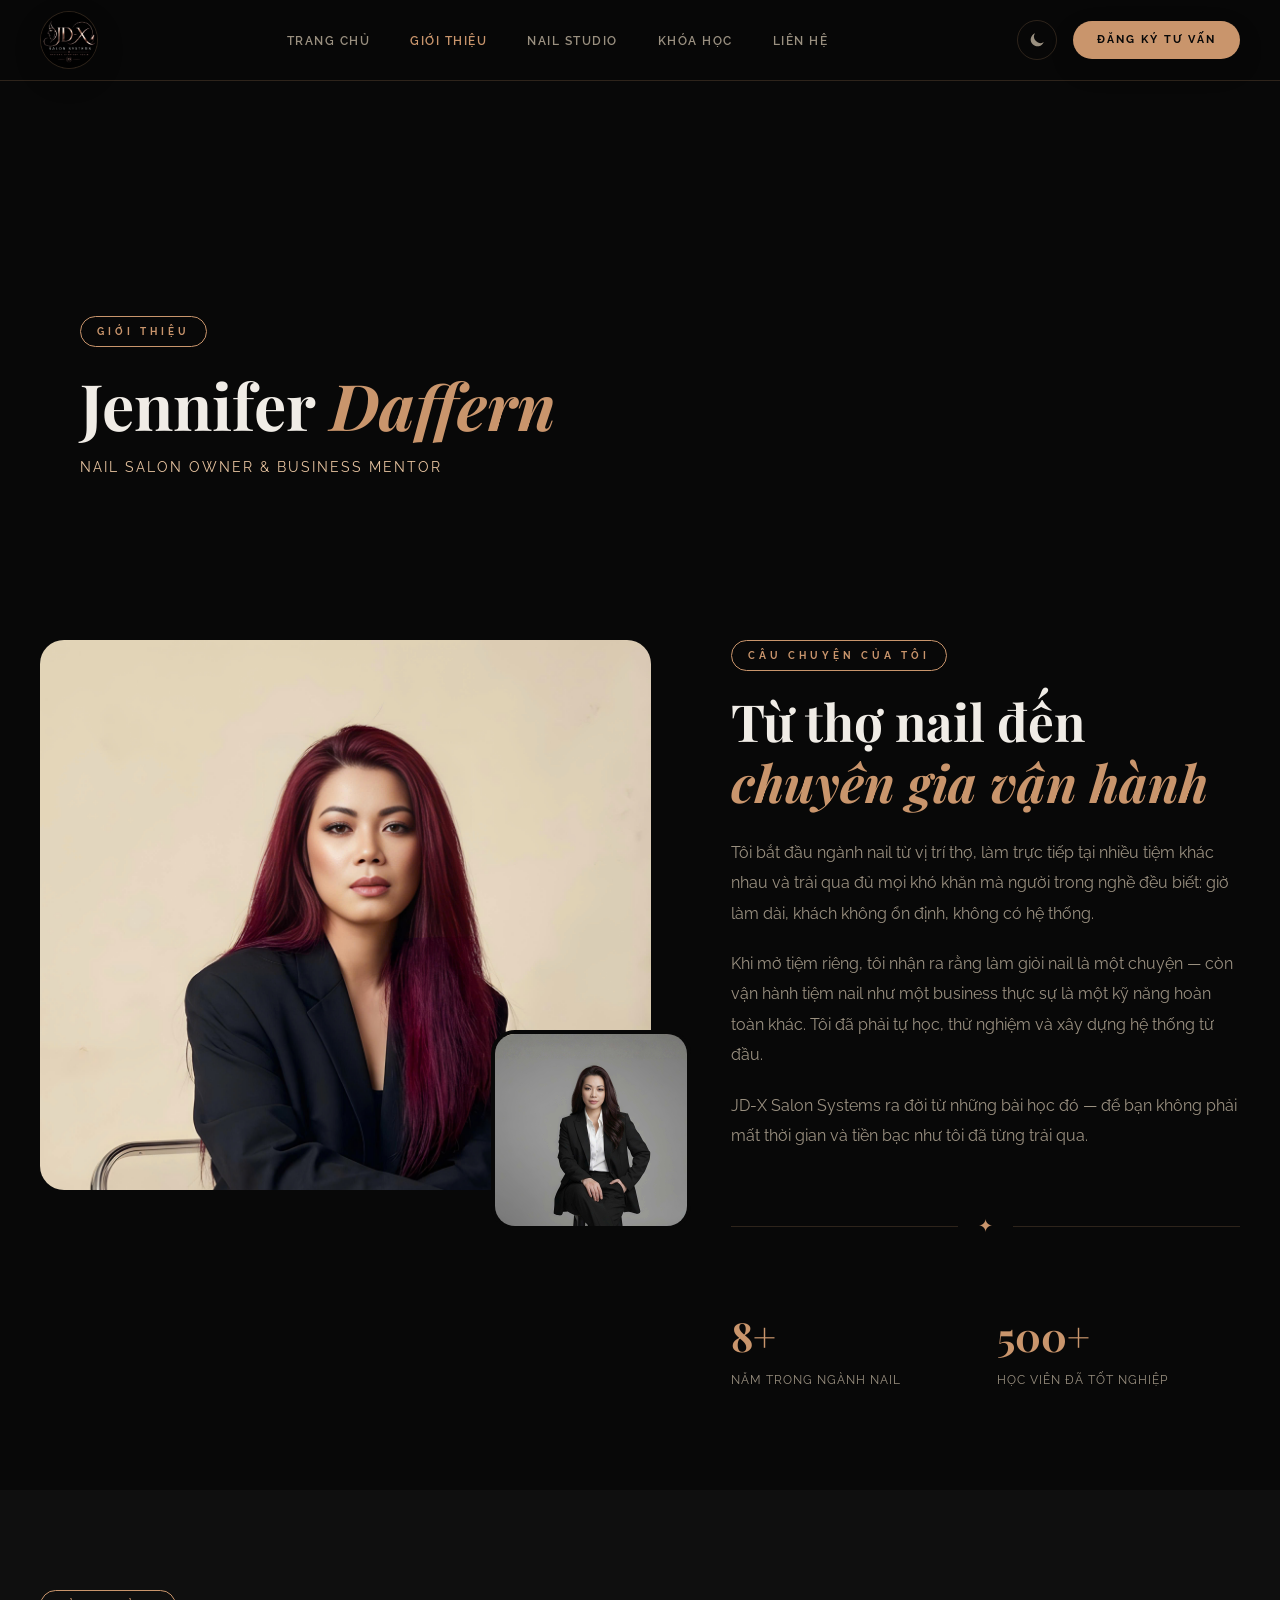
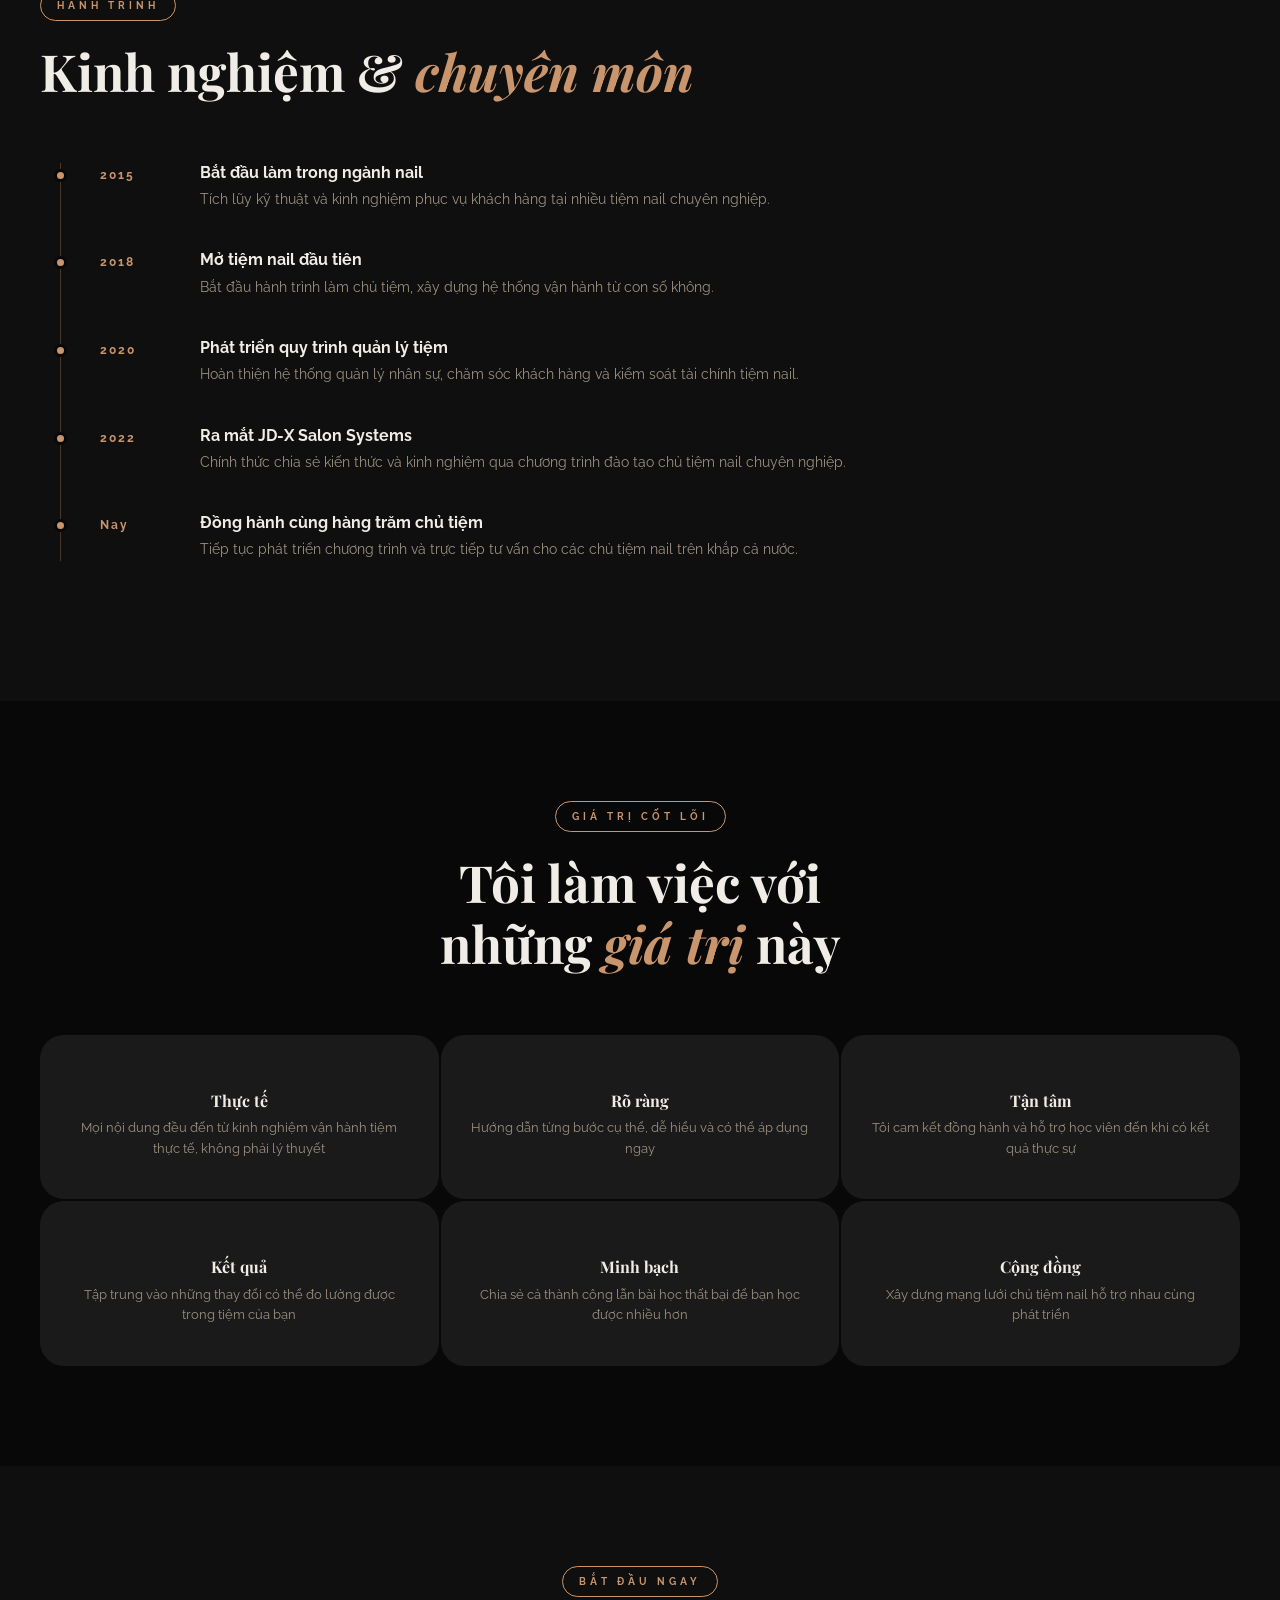
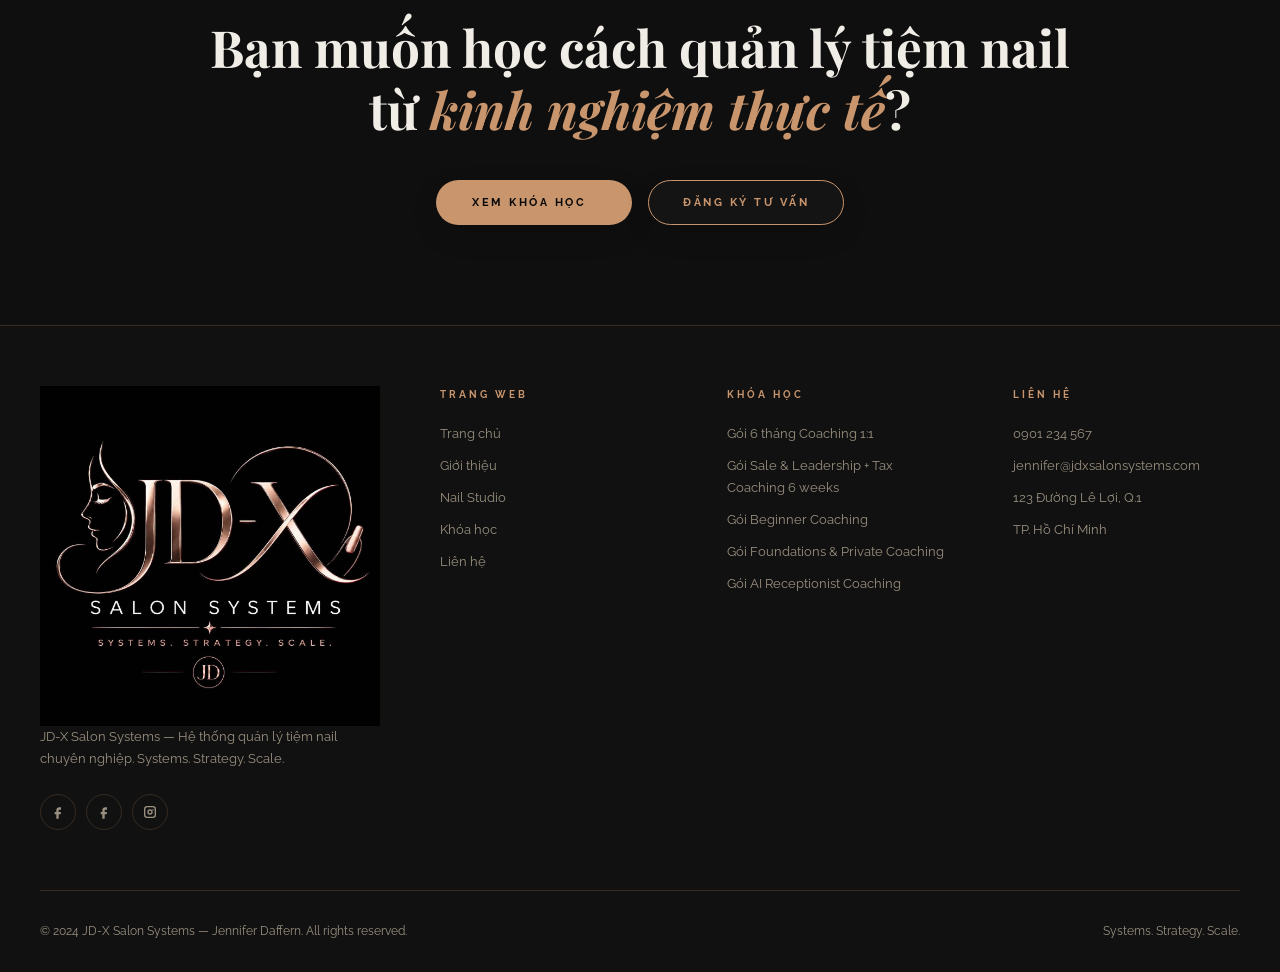
==== commit 06cbaf73: "Fix giao dien" ====
--- a/about.html
+++ b/about.html
@@ -51,7 +51,7 @@
 
 <main class="page active" id="page-about">
 <div class="page-hero">
-    <div class="page-hero-bg" style="background-image:url('assets/images/embedded-nail-1.jpg');background-position:center top;"></div>
+    <div class="page-hero-bg"></div>
     <div class="page-hero-overlay"></div>
     <div class="page-hero-content">
       <span class="section-label">Giới thiệu</span>
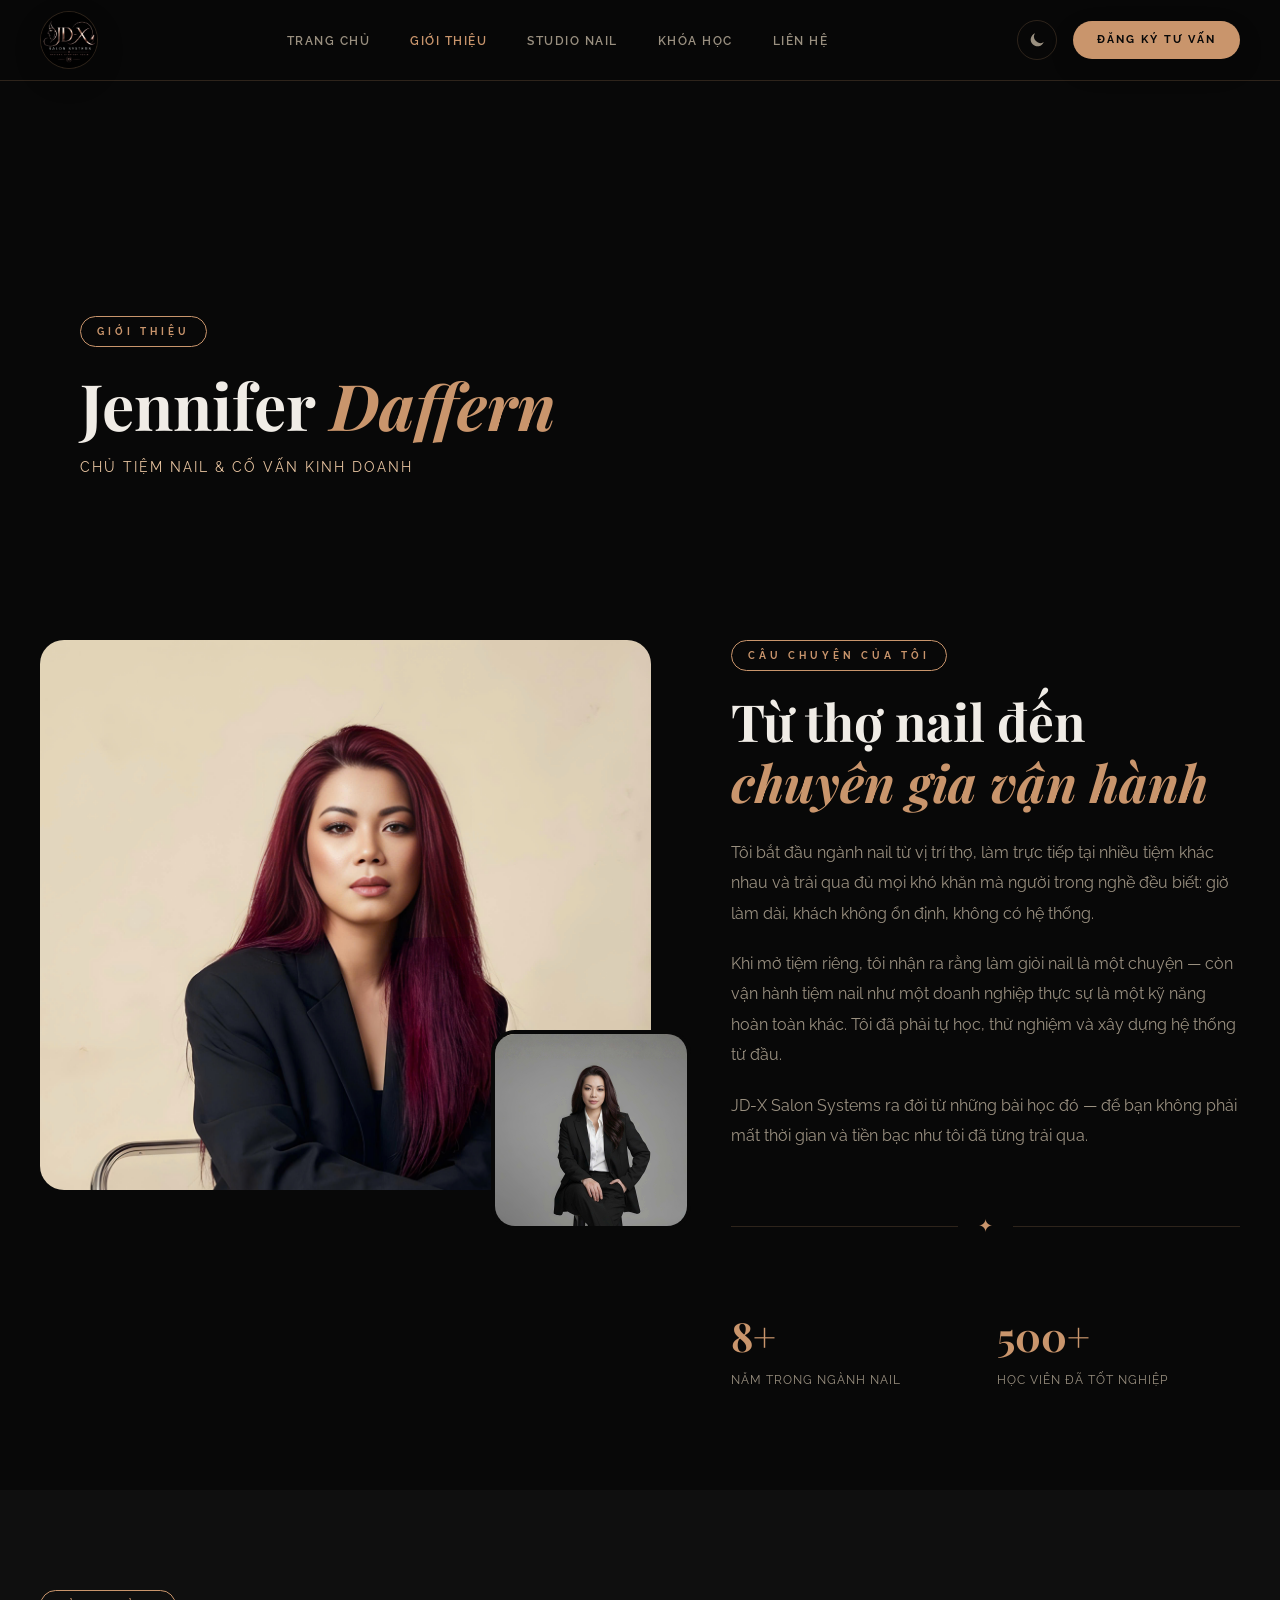
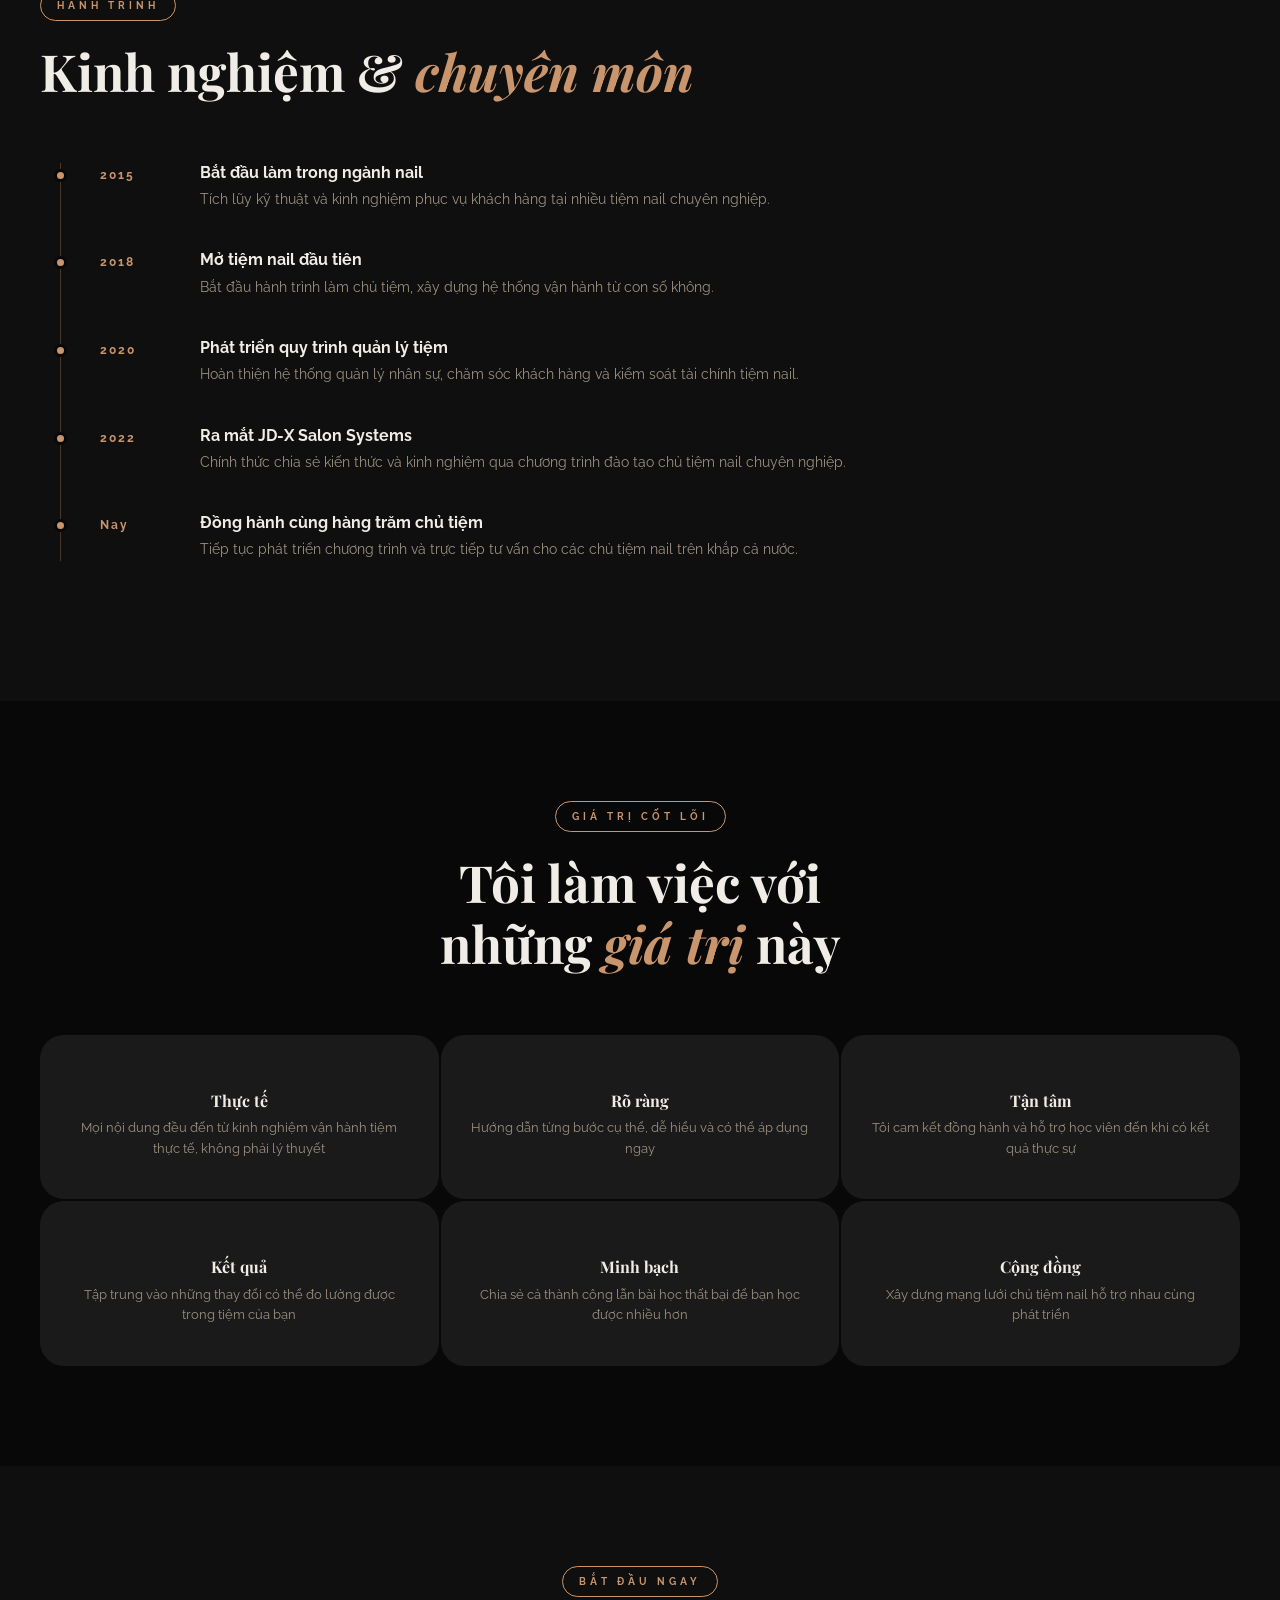
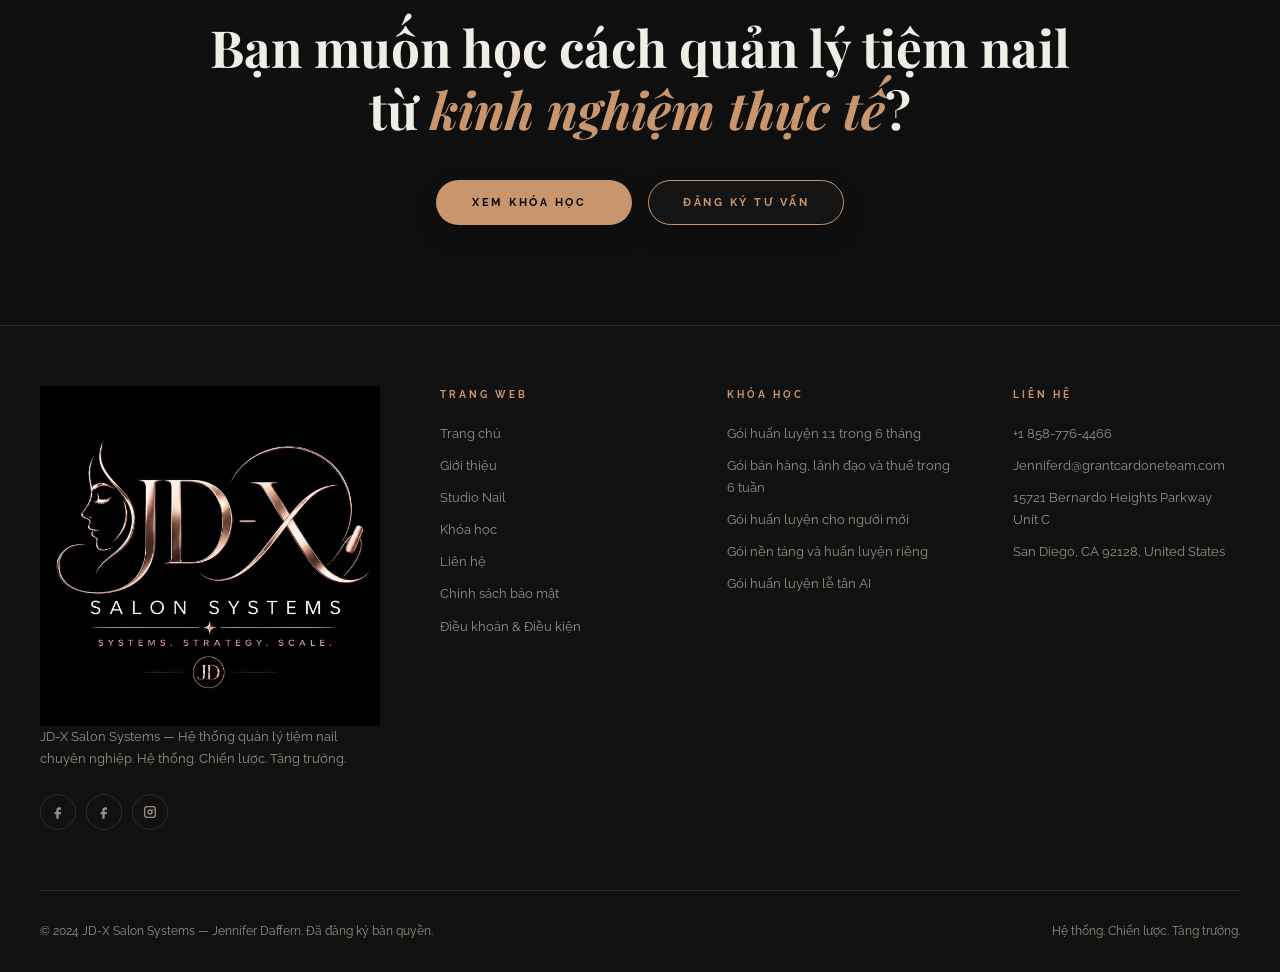
==== commit e5a990db: "Update site legal pages and contact details" ====
--- a/about.html
+++ b/about.html
@@ -28,7 +28,7 @@
     <ul class="nav-links" id="navLinks">
       <li><a href="index.html" id="nav-home">Trang chủ</a></li>
       <li><a href="about.html" class="active" id="nav-about">Giới thiệu</a></li>
-      <li><a href="studio.html" id="nav-studio">Nail Studio</a></li>
+      <li><a href="studio.html" id="nav-studio">Studio Nail</a></li>
       <li><a href="courses.html" id="nav-courses">Khóa học</a></li>
       <li><a href="contact.html" id="nav-contact">Liên hệ</a></li>
     </ul>
@@ -56,7 +56,7 @@
     <div class="page-hero-content">
       <span class="section-label">Giới thiệu</span>
       <h1 style="font-size:clamp(36px,5vw,72px);color:var(--text)">Jennifer <em style="color:var(--rose-gold)">Daffern</em></h1>
-      <div style="font-size:14px;letter-spacing:2px;text-transform:uppercase;color:var(--rose-gold-light);margin-top:12px">Nail Salon Owner & Business Mentor</div>
+      <div style="font-size:14px;letter-spacing:2px;text-transform:uppercase;color:var(--rose-gold-light);margin-top:12px">Chủ tiệm nail & Cố vấn kinh doanh</div>
     </div>
   </div>
 
@@ -70,7 +70,7 @@
         <span class="section-label">Câu chuyện của tôi</span>
         <h2 class="section-title">Từ thợ nail đến<br><em>chuyên gia vận hành</em></h2>
         <p class="section-text">Tôi bắt đầu ngành nail từ vị trí thợ, làm trực tiếp tại nhiều tiệm khác nhau và trải qua đủ mọi khó khăn mà người trong nghề đều biết: giờ làm dài, khách không ổn định, không có hệ thống.</p>
-        <p class="section-text">Khi mở tiệm riêng, tôi nhận ra rằng làm giỏi nail là một chuyện — còn vận hành tiệm nail như một business thực sự là một kỹ năng hoàn toàn khác. Tôi đã phải tự học, thử nghiệm và xây dựng hệ thống từ đầu.</p>
+        <p class="section-text">Khi mở tiệm riêng, tôi nhận ra rằng làm giỏi nail là một chuyện — còn vận hành tiệm nail như một doanh nghiệp thực sự là một kỹ năng hoàn toàn khác. Tôi đã phải tự học, thử nghiệm và xây dựng hệ thống từ đầu.</p>
         <p class="section-text">JD-X Salon Systems ra đời từ những bài học đó — để bạn không phải mất thời gian và tiền bạc như tôi đã từng trải qua.</p>
         <div class="rose-divider"><span>✦</span></div>
         <div style="display:grid;grid-template-columns:1fr 1fr;gap:24px">
@@ -167,7 +167,7 @@
   <div class="footer-inner">
     <div>
       <img src="assets/images/embedded-nail-2.jpg" alt="JD-X Salon Systems">
-      <p class="footer-tagline">JD-X Salon Systems — Hệ thống quản lý tiệm nail chuyên nghiệp. Systems. Strategy. Scale.</p>
+      <p class="footer-tagline">JD-X Salon Systems — Hệ thống quản lý tiệm nail chuyên nghiệp. Hệ thống. Chiến lược. Tăng trưởng.</p>
       <div class="footer-socials" aria-label="Liên kết mạng xã hội">
         <a class="footer-social" href="https://www.facebook.com/jeni.monkelien?mibextid=wwXIfr&mibextid=wwXIfr" target="_blank" rel="noopener noreferrer" aria-label="Facebook cá nhân">
           <svg viewBox="0 0 24 24" aria-hidden="true">
@@ -191,34 +191,36 @@
       <ul>
         <li><a href="index.html">Trang chủ</a></li>
         <li><a href="about.html">Giới thiệu</a></li>
-        <li><a href="studio.html">Nail Studio</a></li>
+        <li><a href="studio.html">Studio Nail</a></li>
         <li><a href="courses.html">Khóa học</a></li>
         <li><a href="contact.html">Liên hệ</a></li>
+        <li><a href="privacy-policy.html">Chính sách bảo mật</a></li>
+        <li><a href="terms-conditions.html">Điều khoản &amp; Điều kiện</a></li>
       </ul>
     </div>
     <div class="footer-col">
       <h5>Khóa học</h5>
       <ul>
-        <li>Gói 6 tháng Coaching 1:1 </li>
-        <li>Gói Sale & Leadership + Tax Coaching 6 weeks</li>
-        <li>Gói Beginner Coaching</li>
-        <li>Gói Foundations & Private Coaching</li>
-        <li>Gói AI Receptionist Coaching</li>
+        <li>Gói huấn luyện 1:1 trong 6 tháng</li>
+        <li>Gói bán hàng, lãnh đạo và thuế trong 6 tuần</li>
+        <li>Gói huấn luyện cho người mới</li>
+        <li>Gói nền tảng và huấn luyện riêng</li>
+        <li>Gói huấn luyện lễ tân AI</li>
       </ul>
     </div>
     <div class="footer-col">
       <h5>Liên hệ</h5>
       <ul>
-        <li>0901 234 567</li>
-        <li>jennifer@jdxsalonsystems.com</li>
-        <li>123 Đường Lê Lợi, Q.1</li>
-        <li>TP. Hồ Chí Minh</li>
+        <li>+1 858-776-4466</li>
+        <li>Jenniferd@grantcardoneteam.com</li>
+        <li>15721 Bernardo Heights Parkway Unit C</li>
+        <li>San Diego, CA 92128, United States</li>
       </ul>
     </div>
   </div>
   <div class="footer-bottom">
-    <span>© 2024 JD-X Salon Systems — Jennifer Daffern. All rights reserved.</span>
-    <span>Systems. Strategy. Scale.</span>
+    <span>© 2024 JD-X Salon Systems — Jennifer Daffern. Đã đăng ký bản quyền.</span>
+    <span>Hệ thống. Chiến lược. Tăng trưởng.</span>
   </div>
 </footer>
 
@@ -239,4 +241,4 @@
 
 <script src="js/main.js"></script>
 </body>
-</html>+</html>
--- a/css/style.css
+++ b/css/style.css
@@ -503,7 +503,7 @@
 }
 
 .intro-image-wrap::after {
-  content: 'SYSTEMS. STRATEGY. SCALE.';
+  content: 'HỆ THỐNG. CHIẾN LƯỢC. TĂNG TRƯỞNG.';
   position: absolute;
   bottom: -16px;
   right: -16px;
@@ -756,6 +756,24 @@
 .form-status.success { color: var(--rose-gold-light); }
 .form-status.error { color: #ff8d8d; }
 
+.form-consent {
+  margin-top: 18px;
+  color: var(--text-muted);
+  font-size: 12px;
+  line-height: 1.7;
+  text-align: center;
+}
+
+.form-consent a {
+  color: var(--rose-gold-light);
+  border-bottom: 1px solid rgba(232,196,160,0.45);
+}
+
+.form-consent a:hover {
+  color: var(--text);
+  border-bottom-color: currentColor;
+}
+
 /* =========================================
    ABOUT PAGE
 ========================================= */
@@ -1325,6 +1343,68 @@
   align-items: center;
   font-size: 12px;
   color: var(--text-muted);
+}
+
+.footer-legal {
+  display: flex;
+  gap: 18px;
+  flex-wrap: wrap;
+}
+
+.footer-legal a:hover { color: var(--text); }
+
+/* =========================================
+   LEGAL PAGES
+========================================= */
+.legal-page {
+  padding-top: 110px;
+}
+
+.legal-hero {
+  max-width: 980px;
+  margin: 0 auto;
+  padding: 70px 40px 36px;
+}
+
+.legal-hero h1 {
+  font-size: clamp(42px, 6vw, 78px);
+  margin-top: 10px;
+}
+
+.legal-updated {
+  color: var(--text-muted);
+  font-size: 13px;
+  margin-top: 18px;
+}
+
+.legal-content {
+  max-width: 980px;
+  margin: 0 auto 90px;
+  padding: 0 40px;
+}
+
+.legal-section {
+  border-top: 1px solid var(--border);
+  padding: 34px 0;
+}
+
+.legal-section h2 {
+  color: var(--rose-gold-light);
+  font-size: 28px;
+  margin-bottom: 14px;
+}
+
+.legal-section p,
+.legal-section li {
+  color: var(--text-muted);
+  font-size: 15px;
+  line-height: 1.8;
+}
+
+.legal-section ul {
+  padding-left: 20px;
+  display: grid;
+  gap: 8px;
 }
 
 /* =========================================
@@ -1406,6 +1486,8 @@
   .why-list { grid-template-columns: 1fr; }
   .services-list { grid-template-columns: 1fr; }
   .footer-inner { grid-template-columns: 1fr; }
+  .footer-bottom { flex-direction: column; align-items: flex-start; gap: 10px; }
+  .legal-hero, .legal-content { padding-left: 20px; padding-right: 20px; }
   .studio-gallery { grid-template-columns: 1fr; }
   .who-grid { grid-template-columns: 1fr; }
   .home-form { padding: 40px 20px; }
